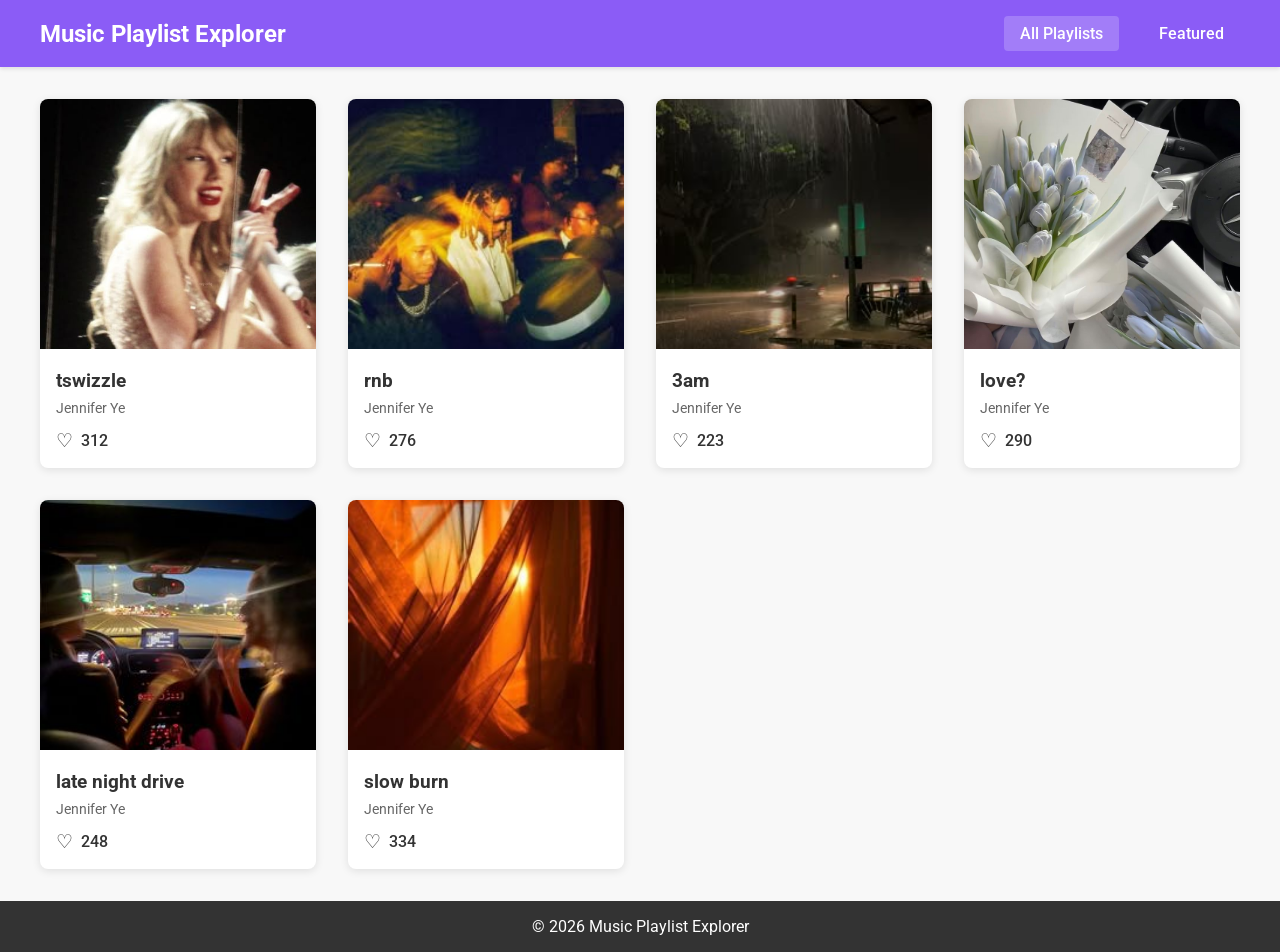
==== music-playlist-creator/index.html @ c6771a37 "completed milestone 4" ====
<!DOCTYPE html>
<html lang="en">
<head>
    <meta charset="UTF-8">
    <meta name="viewport" content="width=device-width, initial-scale=1.0">
    
    <title>Music Playlist Explorer</title>
    <link rel="icon" type="image/x-icon" href="/images/favicon.ico">
    
    <link rel="stylesheet" href="style.css">
</head>
<body>
    <header>
        <nav class="navbar">
            <h1>Music Playlist Explorer</h1>
            <div class="nav-links">
                <a href="index.html" class="nav-link active">All Playlists</a>
                <a href="featured.html" class="nav-link">Featured</a>
            </div>
        </nav>
    </header>

    <main>
        <div class="playlist-cards">
            <!-- Playlist cards will be dynamically generated here -->
        </div>
    </main>

    <footer>
        <p>&copy; 2026 Music Playlist Explorer</p>
    </footer>

    <!-- Modal structure -->
    <div class="modal-overlay" id="modalOverlay">
        <div class="modal-content">
            <button class="modal-close" id="modalClose">&times;</button>
            <div class="modal-header">
                <img src="" alt="Playlist cover" class="modal-cover" id="modalCover">
                <div class="modal-info">
                    <h2 class="modal-playlist-name" id="modalPlaylistName"></h2>
                    <p class="modal-playlist-author" id="modalPlaylistAuthor"></p>
                    <div class="modal-actions">
                        <button class="shuffle-btn" id="shuffleBtn">Shuffle</button>
                        <button class="description-btn" id="descriptionBtn">Get Description</button>
                    </div>
                </div>
            </div>
            <div class="modal-songs" id="modalSongs">
                <!-- Songs will be populated here -->
            </div>
        </div>
    </div>
    <script src="script.js"></script>
</body>
</html>
---- music-playlist-creator/style.css ----
@import url('https://fonts.googleapis.com/css2?family=Roboto:wght@300;400;500;700&display=swap');

body {
    font-family: 'Roboto', sans-serif;
    margin: 0;
    padding: 0;
    background-color: #f8f8f8;
    display: flex;
    flex-direction: column;
    min-height: 100vh;
}

/* Header */
header {
    background-color: #8b5cf6;
    color: white;
    padding: 1rem 2rem;
    box-shadow: 0 2px 4px rgba(0,0,0,0.1);
}

.navbar {
    display: flex;
    justify-content: space-between;
    align-items: center;
    max-width: 1200px;
    margin: 0 auto;
}

.navbar h1 {
    margin: 0;
    font-size: 1.5rem;
}

.nav-links {
    display: flex;
    gap: 1.5rem;
}

.nav-link {
    color: white;
    text-decoration: none;
    font-weight: 500;
    padding: 0.5rem 1rem;
    border-radius: 4px;
    transition: background-color 0.2s;
}

.nav-link:hover {
    background-color: rgba(255, 255, 255, 0.1);
}

.nav-link.active {
    background-color: rgba(255, 255, 255, 0.2);
}

/* Main Content */
main {
    flex: 1;
    max-width: 1200px;
    margin: 2rem auto;
    padding: 0 2rem;
    width: 100%;
}

/* Playlist Cards Grid */
.playlist-cards {
    display: grid;
    grid-template-columns: repeat(auto-fill, minmax(250px, 1fr));
    gap: 2rem;
}

/* Playlist Card */
.playlist-card {
    background-color: white;
    border-radius: 8px;
    overflow: hidden;
    box-shadow: 0 2px 8px rgba(0,0,0,0.1);
    cursor: pointer;
    transition: transform 0.2s, box-shadow 0.2s;
}

.playlist-card:hover {
    transform: translateY(-4px);
    box-shadow: 0 4px 12px rgba(0,0,0,0.15);
}

.playlist-cover {
    width: 100%;
    height: 250px;
    object-fit: cover;
}

.playlist-info {
    padding: 1rem;
}

.playlist-name {
    margin: 0 0 0.5rem 0;
    font-size: 1.2rem;
    color: #333;
}

.playlist-author {
    margin: 0 0 0.75rem 0;
    color: #666;
    font-size: 0.9rem;
}

.playlist-likes {
    display: flex;
    align-items: center;
    gap: 0.5rem;
    color: #333;
}

.heart-icon {
    font-size: 1.2rem;
    cursor: pointer;
    transition: color 0.2s;
}

.heart-icon:hover {
    color: #e74c3c;
}

.like-count {
    font-weight: 500;
}

/* Footer */
footer {
    background-color: #333;
    color: white;
    text-align: center;
    padding: 1rem;
    margin-top: auto;
}

footer p {
    margin: 0;
}

/* Modal Overlay */
.modal-overlay {
    display: none;
    position: fixed;
    top: 0;
    left: 0;
    width: 100%;
    height: 100%;
    background-color: rgba(0, 0, 0, 0.7);
    z-index: 1000;
    justify-content: center;
    align-items: center;
}

.modal-overlay.active {
    display: flex;
}

/* Modal Content */
.modal-content {
    background-color: white;
    border-radius: 12px;
    padding: 2rem;
    max-width: 800px;
    max-height: 90vh;
    overflow-y: auto;
    position: relative;
    box-shadow: 0 8px 32px rgba(0,0,0,0.3);
}

.modal-close {
    position: absolute;
    top: 1rem;
    right: 1rem;
    background: none;
    border: none;
    font-size: 2rem;
    cursor: pointer;
    color: #666;
    line-height: 1;
    padding: 0;
    width: 32px;
    height: 32px;
}

.modal-close:hover {
    color: #333;
}

.modal-header {
    display: flex;
    gap: 1.5rem;
    margin-bottom: 2rem;
}

.modal-cover {
    width: 150px;
    height: 150px;
    border-radius: 8px;
    object-fit: cover;
}

.modal-info {
    flex: 1;
}

.modal-playlist-name {
    margin: 0 0 0.5rem 0;
    font-size: 1.8rem;
    color: #333;
}

.modal-playlist-author {
    margin: 0 0 1rem 0;
    color: #666;
    font-size: 1rem;
}

.modal-actions {
    display: flex;
    gap: 1rem;
}

.shuffle-btn,
.description-btn {
    padding: 0.75rem 1.5rem;
    border: none;
    border-radius: 6px;
    font-size: 1rem;
    cursor: pointer;
    transition: background-color 0.2s;
}

.shuffle-btn {
    background-color: #8b5cf6;
    color: white;
}

.shuffle-btn:hover {
    background-color: #7c3aed;
}

.description-btn {
    background-color: #3498db;
    color: white;
}

.description-btn:hover {
    background-color: #2980b9;
}

.modal-songs {
    margin-top: 1.5rem;
}

.song-item {
    display: flex;
    justify-content: space-between;
    align-items: center;
    padding: 1rem;
    border-bottom: 1px solid #eee;
    transition: background-color 0.2s;
}

.song-item:hover {
    background-color: #f8f8f8;
}

.song-item:last-child {
    border-bottom: none;
}

.song-info {
    flex: 1;
}

.song-title {
    font-weight: 500;
    font-size: 1rem;
    color: #333;
    margin-bottom: 0.25rem;
}

.song-details {
    font-size: 0.875rem;
    color: #666;
}

.song-duration {
    font-size: 0.875rem;
    color: #666;
    margin-left: 1rem;
}
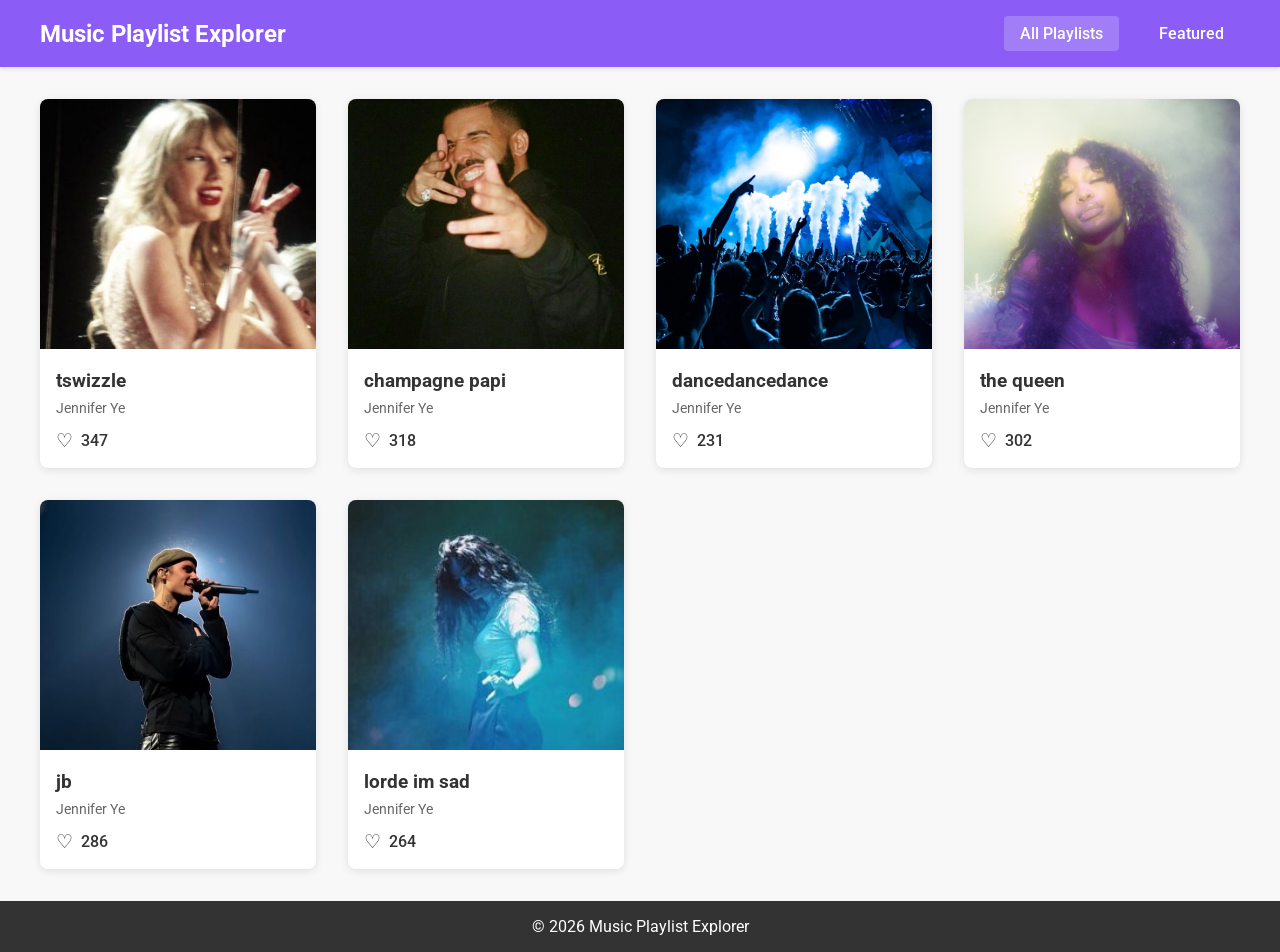
==== commit ceb02546: "completed milestone 7" ====
--- a/music-playlist-creator/index.html
+++ b/music-playlist-creator/index.html
@@ -50,6 +50,7 @@
             </div>
         </div>
     </div>
+    <script src="shared.js"></script>
     <script src="script.js"></script>
 </body>
 </html>
--- a/music-playlist-creator/style.css
+++ b/music-playlist-creator/style.css
@@ -120,6 +120,10 @@
 }
 
 .heart-icon:hover {
+    color: #e74c3c;
+}
+
+.heart-icon.liked {
     color: #e74c3c;
 }
 
@@ -293,3 +297,83 @@
     color: #666;
     margin-left: 1rem;
 }
+
+/* Featured Page */
+.featured-container {
+    display: grid;
+    grid-template-columns: 40% 60%;
+    gap: 3rem;
+    align-items: start;
+}
+
+.featured-left {
+    display: flex;
+    flex-direction: column;
+    align-items: center;
+    text-align: center;
+    position: sticky;
+    top: 2rem;
+}
+
+.featured-cover {
+    width: 100%;
+    max-width: 400px;
+    aspect-ratio: 1;
+    object-fit: cover;
+    border-radius: 12px;
+    box-shadow: 0 8px 24px rgba(0,0,0,0.15);
+    margin-bottom: 1.5rem;
+}
+
+.featured-playlist-name {
+    font-size: 2.5rem;
+    margin: 0 0 0.5rem 0;
+    color: #333;
+    font-weight: 700;
+}
+
+.featured-creator {
+    font-size: 1.2rem;
+    color: #666;
+    margin: 0;
+}
+
+.featured-right {
+    background-color: white;
+    border-radius: 12px;
+    padding: 2rem;
+    box-shadow: 0 2px 8px rgba(0,0,0,0.1);
+}
+
+.featured-songs-title {
+    margin: 0 0 1.5rem 0;
+    font-size: 1.5rem;
+    color: #333;
+    padding-bottom: 1rem;
+    border-bottom: 2px solid #8b5cf6;
+}
+
+.featured-songs {
+    display: flex;
+    flex-direction: column;
+}
+
+/* Responsive: Stack on mobile */
+@media (max-width: 768px) {
+    .featured-container {
+        grid-template-columns: 1fr;
+        gap: 2rem;
+    }
+
+    .featured-left {
+        position: static;
+    }
+
+    .featured-cover {
+        max-width: 300px;
+    }
+
+    .featured-playlist-name {
+        font-size: 2rem;
+    }
+}
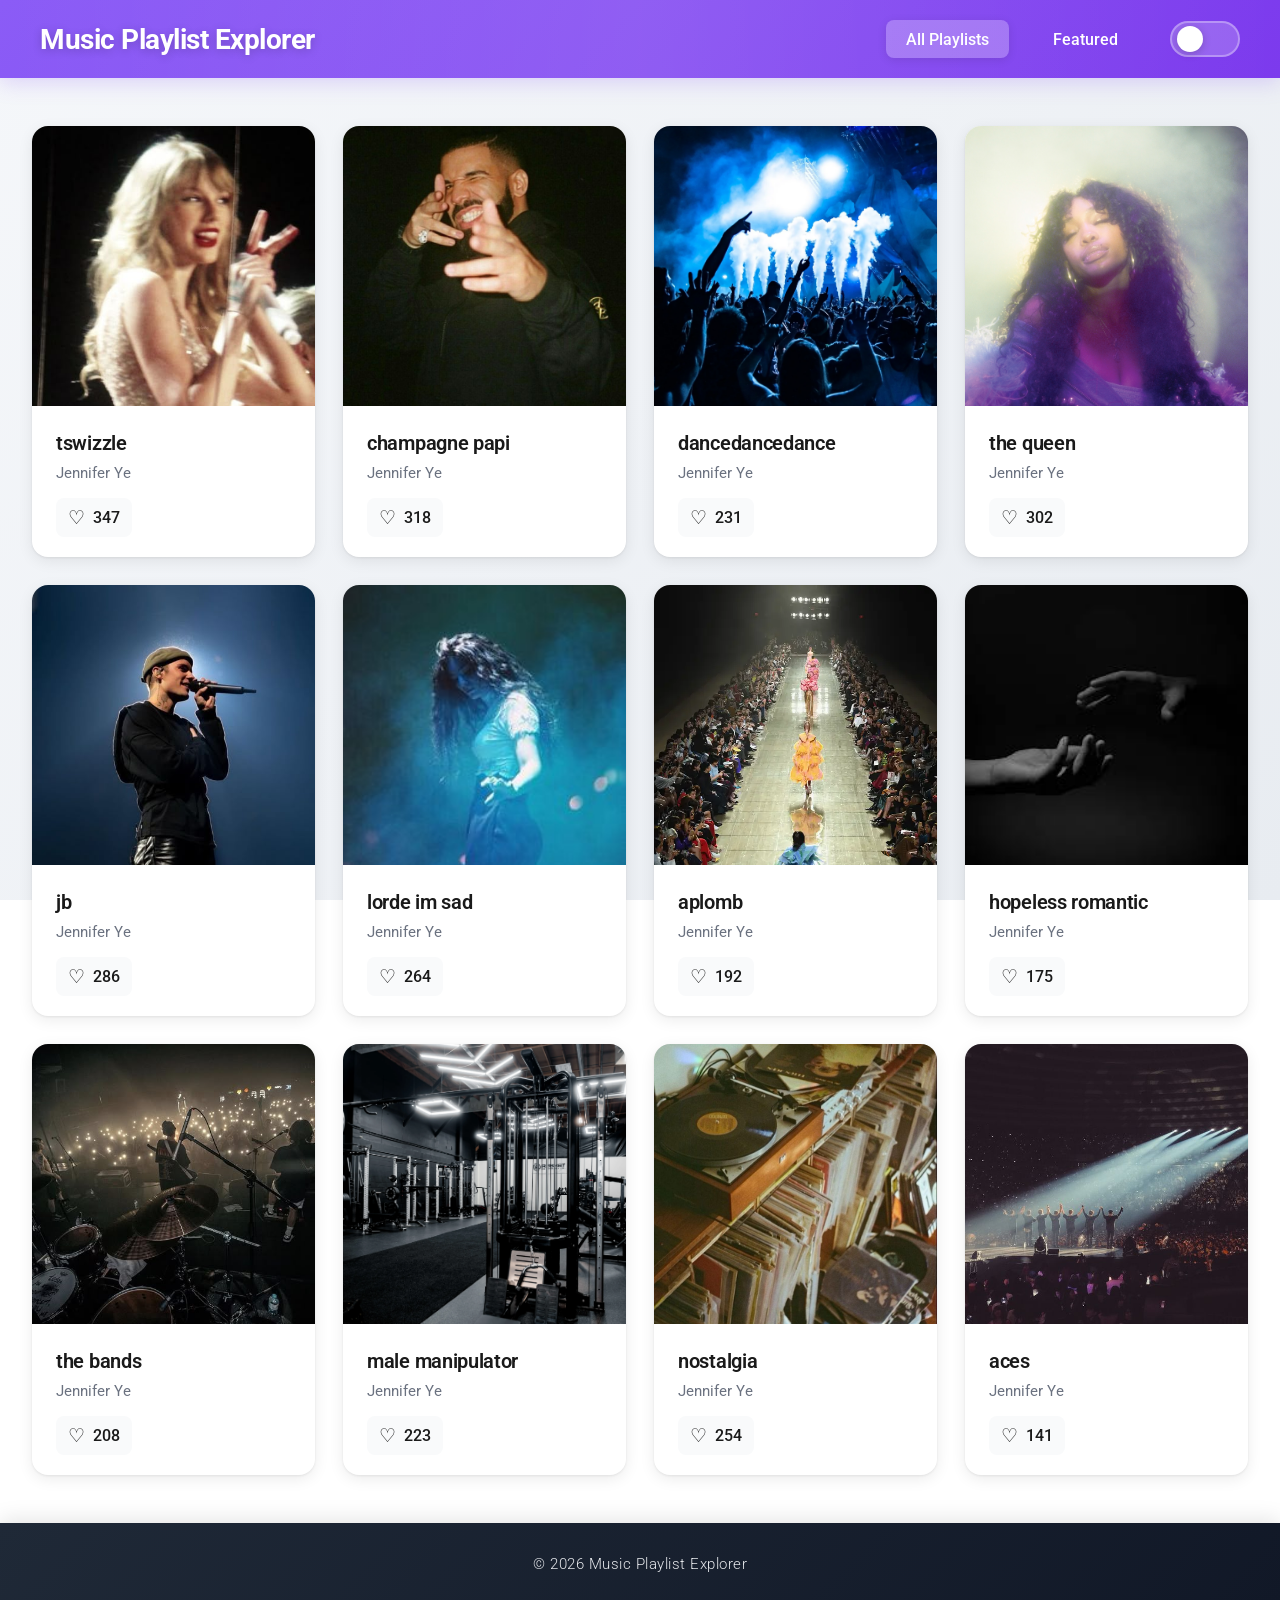
==== commit 57ed31c8: "added dark mode toggle" ====
--- a/music-playlist-creator/index.html
+++ b/music-playlist-creator/index.html
@@ -16,6 +16,26 @@
             <div class="nav-links">
                 <a href="index.html" class="nav-link active">All Playlists</a>
                 <a href="featured.html" class="nav-link">Featured</a>
+                <button class="theme-toggle" id="themeToggle" aria-label="Toggle dark mode">
+                    <span class="theme-icon sun">
+                        <svg width="20" height="20" viewBox="0 0 24 24" fill="none" stroke="currentColor" stroke-width="2" stroke-linecap="round" stroke-linejoin="round">
+                            <circle cx="12" cy="12" r="5"/>
+                            <line x1="12" y1="1" x2="12" y2="3"/>
+                            <line x1="12" y1="21" x2="12" y2="23"/>
+                            <line x1="4.22" y1="4.22" x2="5.64" y2="5.64"/>
+                            <line x1="18.36" y1="18.36" x2="19.78" y2="19.78"/>
+                            <line x1="1" y1="12" x2="3" y2="12"/>
+                            <line x1="21" y1="12" x2="23" y2="12"/>
+                            <line x1="4.22" y1="19.78" x2="5.64" y2="18.36"/>
+                            <line x1="18.36" y1="5.64" x2="19.78" y2="4.22"/>
+                        </svg>
+                    </span>
+                    <span class="theme-icon moon">
+                        <svg width="20" height="20" viewBox="0 0 24 24" fill="none" stroke="currentColor" stroke-width="2" stroke-linecap="round" stroke-linejoin="round">
+                            <path d="M21 12.79A9 9 0 1 1 11.21 3 7 7 0 0 0 21 12.79z"/>
+                        </svg>
+                    </span>
+                </button>
             </div>
         </nav>
     </header>
@@ -43,6 +63,9 @@
                         <button class="shuffle-btn" id="shuffleBtn">Shuffle</button>
                         <button class="description-btn" id="descriptionBtn">Get Description</button>
                     </div>
+                    <div class="modal-description" id="modalDescription">
+                        <!-- AI-generated description will appear here -->
+                    </div>
                 </div>
             </div>
             <div class="modal-songs" id="modalSongs">
@@ -50,6 +73,8 @@
             </div>
         </div>
     </div>
+    <script src="theme.js"></script>
+    <script src="secrets.js"></script>
     <script src="shared.js"></script>
     <script src="script.js"></script>
 </body>
--- a/music-playlist-creator/style.css
+++ b/music-playlist-creator/style.css
@@ -1,21 +1,81 @@
 @import url('https://fonts.googleapis.com/css2?family=Roboto:wght@300;400;500;700&display=swap');
+
+:root {
+    /* Light mode colors */
+    --bg-gradient-start: #f5f7fa;
+    --bg-gradient-end: #e8ecf1;
+    --card-bg: #ffffff;
+    --text-primary: #1a1a1a;
+    --text-secondary: #6b7280;
+    --text-tertiary: #9ca3af;
+    --border-color: rgba(0, 0, 0, 0.1);
+    --shadow-light: rgba(0, 0, 0, 0.08);
+    --shadow-medium: rgba(0, 0, 0, 0.1);
+    --likes-bg: #f9fafb;
+    --likes-hover-bg: #f3f4f6;
+    --modal-bg: rgba(255, 255, 255, 0.95);
+    --modal-border: rgba(255, 255, 255, 0.3);
+    --skeleton-bg: #f0f0f0;
+    --skeleton-shimmer: #e0e0e0;
+}
+
+body.dark-mode {
+    /* Dark mode colors */
+    --bg-gradient-start: #0f172a;
+    --bg-gradient-end: #1e293b;
+    --card-bg: #1e293b;
+    --text-primary: #f1f5f9;
+    --text-secondary: #cbd5e1;
+    --text-tertiary: #94a3b8;
+    --border-color: rgba(255, 255, 255, 0.1);
+    --shadow-light: rgba(0, 0, 0, 0.3);
+    --shadow-medium: rgba(0, 0, 0, 0.5);
+    --likes-bg: #334155;
+    --likes-hover-bg: #475569;
+    --modal-bg: rgba(30, 41, 59, 0.95);
+    --modal-border: rgba(255, 255, 255, 0.1);
+    --skeleton-bg: #334155;
+    --skeleton-shimmer: #475569;
+}
 
 body {
     font-family: 'Roboto', sans-serif;
     margin: 0;
     padding: 0;
-    background-color: #f8f8f8;
+    background: linear-gradient(135deg, var(--bg-gradient-start) 0%, var(--bg-gradient-end) 100%);
+    background-attachment: fixed;
     display: flex;
     flex-direction: column;
     min-height: 100vh;
+    opacity: 0;
+    animation: pageLoad 0.5s ease forwards;
+    transition: background 0.3s ease;
+}
+
+@keyframes pageLoad {
+    to {
+        opacity: 1;
+    }
 }
 
 /* Header */
 header {
-    background-color: #8b5cf6;
+    background: linear-gradient(135deg, #8b5cf6 0%, #7c3aed 100%);
     color: white;
-    padding: 1rem 2rem;
-    box-shadow: 0 2px 4px rgba(0,0,0,0.1);
+    padding: 1.25rem 2rem;
+    box-shadow: 0 4px 20px rgba(139, 92, 246, 0.25);
+    position: relative;
+}
+
+header::before {
+    content: '';
+    position: absolute;
+    top: 0;
+    left: 0;
+    right: 0;
+    bottom: 0;
+    background: linear-gradient(90deg, transparent, rgba(255, 255, 255, 0.1), transparent);
+    pointer-events: none;
 }
 
 .navbar {
@@ -28,103 +88,407 @@
 
 .navbar h1 {
     margin: 0;
-    font-size: 1.5rem;
+    font-size: 1.75rem;
+    font-weight: 700;
+    letter-spacing: -0.5px;
+    text-shadow: 0 2px 10px rgba(0, 0, 0, 0.2);
 }
 
 .nav-links {
     display: flex;
     gap: 1.5rem;
+    align-items: center;
 }
 
 .nav-link {
     color: white;
     text-decoration: none;
     font-weight: 500;
-    padding: 0.5rem 1rem;
-    border-radius: 4px;
-    transition: background-color 0.2s;
+    padding: 0.6rem 1.25rem;
+    border-radius: 8px;
+    transition: all 0.3s ease;
+    position: relative;
+}
+
+.nav-link::after {
+    content: '';
+    position: absolute;
+    bottom: 0;
+    left: 50%;
+    transform: translateX(-50%);
+    width: 0;
+    height: 2px;
+    background: white;
+    transition: width 0.3s ease;
 }
 
 .nav-link:hover {
-    background-color: rgba(255, 255, 255, 0.1);
+    background-color: rgba(255, 255, 255, 0.15);
+    transform: translateY(-2px);
+}
+
+.nav-link:hover::after {
+    width: 60%;
 }
 
 .nav-link.active {
-    background-color: rgba(255, 255, 255, 0.2);
+    background-color: rgba(255, 255, 255, 0.25);
+    box-shadow: 0 2px 10px rgba(0, 0, 0, 0.1);
+}
+
+/* Theme Toggle Button */
+.theme-toggle {
+    background: rgba(255, 255, 255, 0.2);
+    border: 2px solid rgba(255, 255, 255, 0.3);
+    border-radius: 50px;
+    padding: 0.5rem;
+    cursor: pointer;
+    display: flex;
+    align-items: center;
+    gap: 0.25rem;
+    transition: all 0.3s ease;
+    position: relative;
+    width: 70px;
+    height: 36px;
+    margin-left: 0.5rem;
+}
+
+.theme-toggle:hover {
+    background: rgba(255, 255, 255, 0.3);
+    transform: scale(1.05);
+}
+
+.theme-icon {
+    transition: all 0.3s ease;
+    position: absolute;
+    display: flex;
+    align-items: center;
+    justify-content: center;
+}
+
+.theme-icon svg {
+    width: 18px;
+    height: 18px;
+    stroke: white;
+}
+
+.theme-icon.sun {
+    left: 8px;
+    opacity: 1;
+}
+
+.theme-icon.moon {
+    right: 8px;
+    opacity: 0;
+}
+
+.theme-toggle::before {
+    content: '';
+    position: absolute;
+    width: 26px;
+    height: 26px;
+    background: white;
+    border-radius: 50%;
+    left: 5px;
+    transition: transform 0.3s cubic-bezier(0.68, -0.55, 0.265, 1.55);
+    box-shadow: 0 2px 8px rgba(0, 0, 0, 0.2);
+}
+
+/* Dark mode active state */
+body.dark-mode .theme-toggle::before {
+    transform: translateX(34px);
+}
+
+body.dark-mode .theme-icon.sun {
+    opacity: 0;
+}
+
+body.dark-mode .theme-icon.moon {
+    opacity: 1;
 }
 
 /* Main Content */
 main {
     flex: 1;
-    max-width: 1200px;
-    margin: 2rem auto;
+    max-width: 1400px;
+    margin: 3rem auto;
     padding: 0 2rem;
     width: 100%;
+    box-sizing: border-box;
+}
+
+@media (max-width: 1200px) {
+    main {
+        padding: 0 1.5rem;
+    }
+}
+
+@media (max-width: 768px) {
+    main {
+        padding: 0 1rem;
+        margin: 2rem auto;
+    }
 }
 
 /* Playlist Cards Grid */
 .playlist-cards {
     display: grid;
-    grid-template-columns: repeat(auto-fill, minmax(250px, 1fr));
+    grid-template-columns: repeat(auto-fit, minmax(min(280px, 100%), 1fr));
     gap: 2rem;
+    width: 100%;
+}
+
+@media (max-width: 1400px) {
+    .playlist-cards {
+        grid-template-columns: repeat(auto-fit, minmax(min(260px, 100%), 1fr));
+        gap: 1.75rem;
+    }
+}
+
+@media (max-width: 1024px) {
+    .playlist-cards {
+        grid-template-columns: repeat(auto-fit, minmax(min(240px, 100%), 1fr));
+        gap: 1.5rem;
+    }
+}
+
+@media (max-width: 768px) {
+    .playlist-cards {
+        grid-template-columns: repeat(auto-fit, minmax(min(200px, 100%), 1fr));
+        gap: 1.25rem;
+    }
+}
+
+@media (max-width: 480px) {
+    .playlist-cards {
+        grid-template-columns: 1fr;
+        gap: 1.5rem;
+    }
+}
+
+/* Skeleton Loader */
+.skeleton-card {
+    background-color: var(--card-bg);
+    border-radius: 8px;
+    overflow: hidden;
+    box-shadow: 0 2px 8px var(--shadow-light);
+    pointer-events: none;
+}
+
+.skeleton-cover {
+    width: 100%;
+    height: 250px;
+    background: linear-gradient(90deg, var(--skeleton-bg) 25%, var(--skeleton-shimmer) 50%, var(--skeleton-bg) 75%);
+    background-size: 200% 100%;
+    animation: skeleton-loading 1.5s infinite;
+}
+
+.skeleton-info {
+    padding: 1rem;
+}
+
+.skeleton-title {
+    height: 1.2rem;
+    background: linear-gradient(90deg, var(--skeleton-bg) 25%, var(--skeleton-shimmer) 50%, var(--skeleton-bg) 75%);
+    background-size: 200% 100%;
+    animation: skeleton-loading 1.5s infinite;
+    border-radius: 4px;
+    margin-bottom: 0.75rem;
+}
+
+.skeleton-author {
+    height: 0.9rem;
+    width: 60%;
+    background: linear-gradient(90deg, var(--skeleton-bg) 25%, var(--skeleton-shimmer) 50%, var(--skeleton-bg) 75%);
+    background-size: 200% 100%;
+    animation: skeleton-loading 1.5s infinite;
+    border-radius: 4px;
+    margin-bottom: 0.75rem;
+}
+
+.skeleton-likes {
+    height: 1rem;
+    width: 40%;
+    background: linear-gradient(90deg, var(--skeleton-bg) 25%, var(--skeleton-shimmer) 50%, var(--skeleton-bg) 75%);
+    background-size: 200% 100%;
+    animation: skeleton-loading 1.5s infinite;
+    border-radius: 4px;
+}
+
+@keyframes skeleton-loading {
+    0% {
+        background-position: 200% 0;
+    }
+    100% {
+        background-position: -200% 0;
+    }
 }
 
 /* Playlist Card */
 .playlist-card {
-    background-color: white;
-    border-radius: 8px;
+    background: var(--card-bg);
+    border-radius: 16px;
     overflow: hidden;
-    box-shadow: 0 2px 8px rgba(0,0,0,0.1);
+    box-shadow:
+        0 4px 15px var(--shadow-light),
+        0 1px 3px var(--shadow-light);
     cursor: pointer;
-    transition: transform 0.2s, box-shadow 0.2s;
+    transition: all 0.4s cubic-bezier(0.175, 0.885, 0.32, 1.275);
+    opacity: 0;
+    animation: fadeInUp 0.5s ease forwards;
+    position: relative;
+    width: 100%;
+    max-width: 100%;
+}
+
+.playlist-card::before {
+    content: '';
+    position: absolute;
+    top: 0;
+    left: 0;
+    right: 0;
+    bottom: 0;
+    border-radius: 16px;
+    padding: 2px;
+    background: linear-gradient(135deg, transparent, rgba(139, 92, 246, 0.2));
+    -webkit-mask: linear-gradient(#fff 0 0) content-box, linear-gradient(#fff 0 0);
+    -webkit-mask-composite: xor;
+    mask-composite: exclude;
+    opacity: 0;
+    transition: opacity 0.3s ease;
+}
+
+.playlist-card:hover::before {
+    opacity: 1;
+}
+
+/* Staggered animation for cards */
+.playlist-card:nth-child(1) { animation-delay: 0.1s; }
+.playlist-card:nth-child(2) { animation-delay: 0.2s; }
+.playlist-card:nth-child(3) { animation-delay: 0.3s; }
+.playlist-card:nth-child(4) { animation-delay: 0.4s; }
+.playlist-card:nth-child(5) { animation-delay: 0.5s; }
+.playlist-card:nth-child(6) { animation-delay: 0.6s; }
+.playlist-card:nth-child(7) { animation-delay: 0.7s; }
+.playlist-card:nth-child(8) { animation-delay: 0.8s; }
+.playlist-card:nth-child(9) { animation-delay: 0.9s; }
+.playlist-card:nth-child(n+10) { animation-delay: 1s; }
+
+@keyframes fadeInUp {
+    from {
+        opacity: 0;
+        transform: translateY(30px);
+    }
+    to {
+        opacity: 1;
+        transform: translateY(0);
+    }
 }
 
 .playlist-card:hover {
-    transform: translateY(-4px);
-    box-shadow: 0 4px 12px rgba(0,0,0,0.15);
+    transform: translateY(-12px) scale(1.03);
+    box-shadow:
+        0 20px 40px rgba(139, 92, 246, 0.25),
+        0 8px 16px rgba(0, 0, 0, 0.1);
 }
 
 .playlist-cover {
     width: 100%;
-    height: 250px;
+    height: 280px;
     object-fit: cover;
+    transition: transform 0.4s ease;
+    position: relative;
+}
+
+.playlist-card::after {
+    content: '';
+    position: absolute;
+    top: 0;
+    left: 0;
+    width: 100%;
+    height: 280px;
+    background: linear-gradient(to top, rgba(0, 0, 0, 0.4) 0%, transparent 50%);
+    opacity: 0;
+    transition: opacity 0.3s ease;
+    pointer-events: none;
+}
+
+.playlist-card:hover::after {
+    opacity: 1;
+}
+
+.playlist-card:hover .playlist-cover {
+    transform: scale(1.08);
 }
 
 .playlist-info {
-    padding: 1rem;
+    padding: 1.25rem 1.5rem;
+    position: relative;
+    z-index: 1;
 }
 
 .playlist-name {
     margin: 0 0 0.5rem 0;
-    font-size: 1.2rem;
-    color: #333;
+    font-size: 1.25rem;
+    font-weight: 600;
+    color: var(--text-primary);
+    letter-spacing: -0.3px;
+    line-height: 1.3;
 }
 
 .playlist-author {
-    margin: 0 0 0.75rem 0;
-    color: #666;
-    font-size: 0.9rem;
+    margin: 0 0 1rem 0;
+    color: var(--text-secondary);
+    font-size: 0.95rem;
+    font-weight: 400;
 }
 
 .playlist-likes {
     display: flex;
     align-items: center;
     gap: 0.5rem;
-    color: #333;
+    color: var(--text-primary);
+    padding: 0.5rem 0.75rem;
+    background: var(--likes-bg);
+    border-radius: 8px;
+    width: fit-content;
+    transition: background 0.2s ease;
+}
+
+.playlist-card:hover .playlist-likes {
+    background: var(--likes-hover-bg);
 }
 
 .heart-icon {
     font-size: 1.2rem;
     cursor: pointer;
-    transition: color 0.2s;
+    transition: all 0.3s cubic-bezier(0.68, -0.55, 0.265, 1.55);
+    display: inline-block;
 }
 
 .heart-icon:hover {
     color: #e74c3c;
+    transform: scale(1.2);
 }
 
 .heart-icon.liked {
     color: #e74c3c;
+    animation: heartBounce 0.5s ease;
+}
+
+@keyframes heartBounce {
+    0%, 100% {
+        transform: scale(1);
+    }
+    25% {
+        transform: scale(1.3);
+    }
+    50% {
+        transform: scale(0.9);
+    }
+    75% {
+        transform: scale(1.2);
+    }
 }
 
 .like-count {
@@ -133,15 +497,19 @@
 
 /* Footer */
 footer {
-    background-color: #333;
-    color: white;
+    background: linear-gradient(135deg, #1f2937 0%, #111827 100%);
+    color: #e5e7eb;
     text-align: center;
-    padding: 1rem;
+    padding: 2rem;
     margin-top: auto;
+    box-shadow: 0 -4px 20px rgba(0, 0, 0, 0.1);
 }
 
 footer p {
     margin: 0;
+    font-size: 0.95rem;
+    font-weight: 300;
+    letter-spacing: 0.5px;
 }
 
 /* Modal Overlay */
@@ -156,22 +524,67 @@
     z-index: 1000;
     justify-content: center;
     align-items: center;
+    backdrop-filter: blur(8px);
+    -webkit-backdrop-filter: blur(8px);
+    opacity: 0;
+    transition: opacity 0.3s ease;
 }
 
 .modal-overlay.active {
     display: flex;
-}
-
-/* Modal Content */
+    animation: fadeIn 0.3s ease forwards;
+}
+
+@keyframes fadeIn {
+    to {
+        opacity: 1;
+    }
+}
+
+/* Modal Content - Glassmorphism Effect */
 .modal-content {
-    background-color: white;
-    border-radius: 12px;
+    background: var(--modal-bg);
+    backdrop-filter: blur(20px);
+    -webkit-backdrop-filter: blur(20px);
+    border: 1px solid var(--modal-border);
+    border-radius: 16px;
     padding: 2rem;
     max-width: 800px;
     max-height: 90vh;
     overflow-y: auto;
     position: relative;
-    box-shadow: 0 8px 32px rgba(0,0,0,0.3);
+    box-shadow:
+        0 8px 32px rgba(0, 0, 0, 0.3),
+        0 0 0 1px var(--modal-border) inset;
+    transform: scale(0.9);
+    opacity: 0;
+    animation: modalSlideIn 0.4s ease forwards;
+}
+
+/* Custom scrollbar for modal */
+.modal-content::-webkit-scrollbar {
+    width: 8px;
+}
+
+.modal-content::-webkit-scrollbar-track {
+    background: rgba(0, 0, 0, 0.05);
+    border-radius: 10px;
+}
+
+.modal-content::-webkit-scrollbar-thumb {
+    background: #8b5cf6;
+    border-radius: 10px;
+}
+
+.modal-content::-webkit-scrollbar-thumb:hover {
+    background: #7c3aed;
+}
+
+@keyframes modalSlideIn {
+    to {
+        transform: scale(1);
+        opacity: 1;
+    }
 }
 
 .modal-close {
@@ -182,15 +595,16 @@
     border: none;
     font-size: 2rem;
     cursor: pointer;
-    color: #666;
+    color: var(--text-secondary);
     line-height: 1;
     padding: 0;
     width: 32px;
     height: 32px;
+    transition: color 0.2s ease;
 }
 
 .modal-close:hover {
-    color: #333;
+    color: var(--text-primary);
 }
 
 .modal-header {
@@ -213,12 +627,12 @@
 .modal-playlist-name {
     margin: 0 0 0.5rem 0;
     font-size: 1.8rem;
-    color: #333;
+    color: var(--text-primary);
 }
 
 .modal-playlist-author {
     margin: 0 0 1rem 0;
-    color: #666;
+    color: var(--text-secondary);
     font-size: 1rem;
 }
 
@@ -231,10 +645,12 @@
 .description-btn {
     padding: 0.75rem 1.5rem;
     border: none;
-    border-radius: 6px;
+    border-radius: 8px;
     font-size: 1rem;
+    font-weight: 500;
     cursor: pointer;
-    transition: background-color 0.2s;
+    transition: all 0.3s ease;
+    box-shadow: 0 2px 8px rgba(0, 0, 0, 0.1);
 }
 
 .shuffle-btn {
@@ -244,15 +660,80 @@
 
 .shuffle-btn:hover {
     background-color: #7c3aed;
+    transform: translateY(-2px);
+    box-shadow: 0 4px 12px rgba(139, 92, 246, 0.3);
+}
+
+.shuffle-btn:active {
+    transform: translateY(0);
+    box-shadow: 0 2px 4px rgba(139, 92, 246, 0.2);
 }
 
 .description-btn {
     background-color: #3498db;
     color: white;
+    position: relative;
+    overflow: hidden;
 }
 
 .description-btn:hover {
     background-color: #2980b9;
+    transform: translateY(-2px);
+    box-shadow: 0 4px 12px rgba(52, 152, 219, 0.3);
+}
+
+.description-btn:active {
+    transform: translateY(0);
+    box-shadow: 0 2px 4px rgba(52, 152, 219, 0.2);
+}
+
+.description-btn:disabled {
+    opacity: 0.6;
+    cursor: not-allowed;
+    transform: none !important;
+}
+
+/* Pulsing animation for loading state */
+.description-btn.loading {
+    animation: pulse 1.5s ease-in-out infinite;
+}
+
+@keyframes pulse {
+    0%, 100% {
+        box-shadow: 0 4px 12px rgba(52, 152, 219, 0.3);
+    }
+    50% {
+        box-shadow: 0 4px 20px rgba(52, 152, 219, 0.6);
+    }
+}
+
+.modal-description {
+    margin-top: 1rem;
+    padding: 1rem;
+    background-color: var(--likes-bg);
+    border-radius: 8px;
+    border-left: 4px solid #8b5cf6;
+    font-style: italic;
+    color: var(--text-secondary);
+    line-height: 1.6;
+    display: none;
+}
+
+.modal-description.visible {
+    display: block;
+}
+
+.modal-description.loading {
+    display: block;
+    text-align: center;
+    color: #8b5cf6;
+}
+
+.modal-description.error {
+    display: block;
+    background-color: #fee;
+    border-left-color: #e74c3c;
+    color: #c33;
 }
 
 .modal-songs {
@@ -265,11 +746,35 @@
     align-items: center;
     padding: 1rem;
     border-bottom: 1px solid #eee;
-    transition: background-color 0.2s;
+    transition: all 0.2s ease;
+    opacity: 0;
+    animation: slideIn 0.4s ease forwards;
+}
+
+/* Staggered song animations */
+.song-item:nth-child(1) { animation-delay: 0.05s; }
+.song-item:nth-child(2) { animation-delay: 0.1s; }
+.song-item:nth-child(3) { animation-delay: 0.15s; }
+.song-item:nth-child(4) { animation-delay: 0.2s; }
+.song-item:nth-child(5) { animation-delay: 0.25s; }
+.song-item:nth-child(n+6) { animation-delay: 0.3s; }
+
+@keyframes slideIn {
+    from {
+        opacity: 0;
+        transform: translateX(-20px);
+    }
+    to {
+        opacity: 1;
+        transform: translateX(0);
+    }
 }
 
 .song-item:hover {
-    background-color: #f8f8f8;
+    background-color: var(--likes-bg);
+    transform: translateX(4px);
+    border-left: 3px solid #8b5cf6;
+    padding-left: calc(1rem - 3px);
 }
 
 .song-item:last-child {
@@ -283,18 +788,18 @@
 .song-title {
     font-weight: 500;
     font-size: 1rem;
-    color: #333;
+    color: var(--text-primary);
     margin-bottom: 0.25rem;
 }
 
 .song-details {
     font-size: 0.875rem;
-    color: #666;
+    color: var(--text-secondary);
 }
 
 .song-duration {
     font-size: 0.875rem;
-    color: #666;
+    color: var(--text-secondary);
     margin-left: 1rem;
 }
 
@@ -328,27 +833,27 @@
 .featured-playlist-name {
     font-size: 2.5rem;
     margin: 0 0 0.5rem 0;
-    color: #333;
+    color: var(--text-primary);
     font-weight: 700;
 }
 
 .featured-creator {
     font-size: 1.2rem;
-    color: #666;
+    color: var(--text-secondary);
     margin: 0;
 }
 
 .featured-right {
-    background-color: white;
+    background-color: var(--card-bg);
     border-radius: 12px;
     padding: 2rem;
-    box-shadow: 0 2px 8px rgba(0,0,0,0.1);
+    box-shadow: 0 2px 8px var(--shadow-light);
 }
 
 .featured-songs-title {
     margin: 0 0 1.5rem 0;
     font-size: 1.5rem;
-    color: #333;
+    color: var(--text-primary);
     padding-bottom: 1rem;
     border-bottom: 2px solid #8b5cf6;
 }
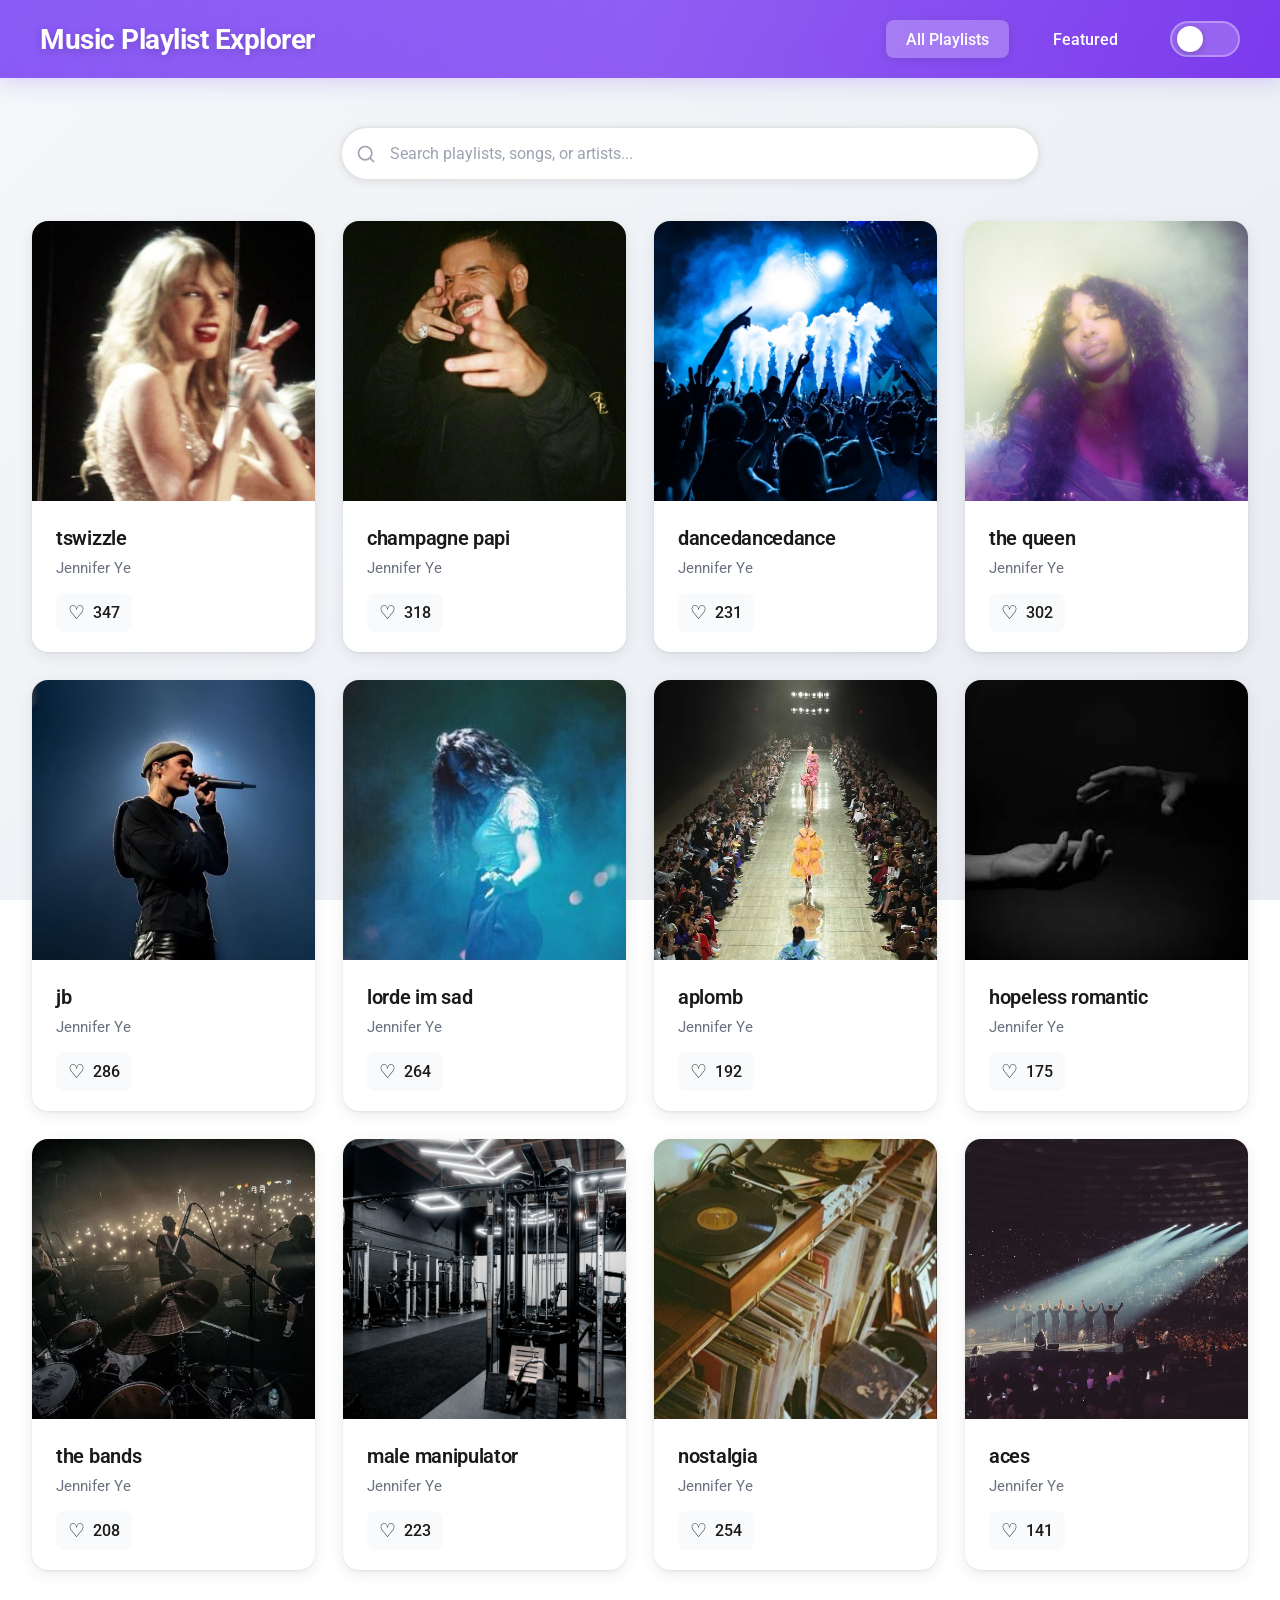
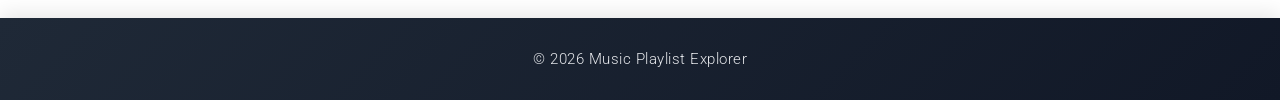
==== commit 2dee06ca: "added basic search feature" ====
--- a/music-playlist-creator/index.html
+++ b/music-playlist-creator/index.html
@@ -41,6 +41,27 @@
     </header>
 
     <main>
+        <div class="search-container">
+            <div class="search-wrapper">
+                <svg class="search-icon" width="20" height="20" viewBox="0 0 24 24" fill="none" stroke="currentColor" stroke-width="2" stroke-linecap="round" stroke-linejoin="round">
+                    <circle cx="11" cy="11" r="8"/>
+                    <path d="m21 21-4.35-4.35"/>
+                </svg>
+                <input
+                    type="text"
+                    class="search-input"
+                    id="searchInput"
+                    placeholder="Search playlists, songs, or artists..."
+                    autocomplete="off"
+                >
+                <button class="search-clear" id="searchClear" aria-label="Clear search">
+                    <svg width="16" height="16" viewBox="0 0 24 24" fill="none" stroke="currentColor" stroke-width="2" stroke-linecap="round" stroke-linejoin="round">
+                        <line x1="18" y1="6" x2="6" y2="18"/>
+                        <line x1="6" y1="6" x2="18" y2="18"/>
+                    </svg>
+                </button>
+            </div>
+        </div>
         <div class="playlist-cards">
             <!-- Playlist cards will be dynamically generated here -->
         </div>
--- a/music-playlist-creator/style.css
+++ b/music-playlist-creator/style.css
@@ -227,6 +227,124 @@
     main {
         padding: 0 1rem;
         margin: 2rem auto;
+    }
+}
+
+/* Search Container */
+.search-container {
+    margin-bottom: 2.5rem;
+}
+
+.search-wrapper {
+    position: relative;
+    max-width: 600px;
+    margin: 0 auto;
+}
+
+.search-input {
+    width: 100%;
+    padding: 1rem 3rem 1rem 3rem;
+    font-size: 1rem;
+    font-family: 'Roboto', sans-serif;
+    border: 2px solid var(--border-color);
+    border-radius: 50px;
+    background: var(--card-bg);
+    color: var(--text-primary);
+    transition: all 0.3s ease;
+    box-shadow: 0 2px 8px var(--shadow-light);
+}
+
+.search-input:focus {
+    outline: none;
+    border-color: #8b5cf6;
+    box-shadow: 0 4px 16px rgba(139, 92, 246, 0.2);
+    transform: translateY(-2px);
+}
+
+.search-input::placeholder {
+    color: var(--text-tertiary);
+}
+
+.search-icon {
+    position: absolute;
+    left: 1rem;
+    top: 50%;
+    transform: translateY(-50%);
+    stroke: var(--text-tertiary);
+    pointer-events: none;
+    transition: stroke 0.3s ease;
+}
+
+.search-input:focus ~ .search-icon {
+    stroke: #8b5cf6;
+}
+
+.search-clear {
+    position: absolute;
+    right: 1rem;
+    top: 50%;
+    transform: translateY(-50%);
+    background: none;
+    border: none;
+    cursor: pointer;
+    padding: 0.5rem;
+    display: none;
+    align-items: center;
+    justify-content: center;
+    border-radius: 50%;
+    transition: all 0.2s ease;
+}
+
+.search-clear svg {
+    stroke: var(--text-secondary);
+}
+
+.search-clear:hover {
+    background: var(--likes-bg);
+}
+
+.search-clear:hover svg {
+    stroke: var(--text-primary);
+}
+
+.search-clear.visible {
+    display: flex;
+}
+
+/* No results message */
+.no-results {
+    text-align: center;
+    padding: 3rem 2rem;
+    color: var(--text-secondary);
+}
+
+.no-results-icon {
+    width: 64px;
+    height: 64px;
+    margin: 0 auto 1rem;
+    opacity: 0.3;
+    stroke: var(--text-secondary);
+}
+
+.no-results-text {
+    font-size: 1.2rem;
+    margin-bottom: 0.5rem;
+    color: var(--text-primary);
+}
+
+.no-results-subtext {
+    font-size: 0.95rem;
+    color: var(--text-secondary);
+}
+
+@media (max-width: 768px) {
+    .search-container {
+        margin-bottom: 2rem;
+    }
+
+    .search-input {
+        font-size: 0.95rem;
+        padding: 0.875rem 2.75rem 0.875rem 2.75rem;
     }
 }
 
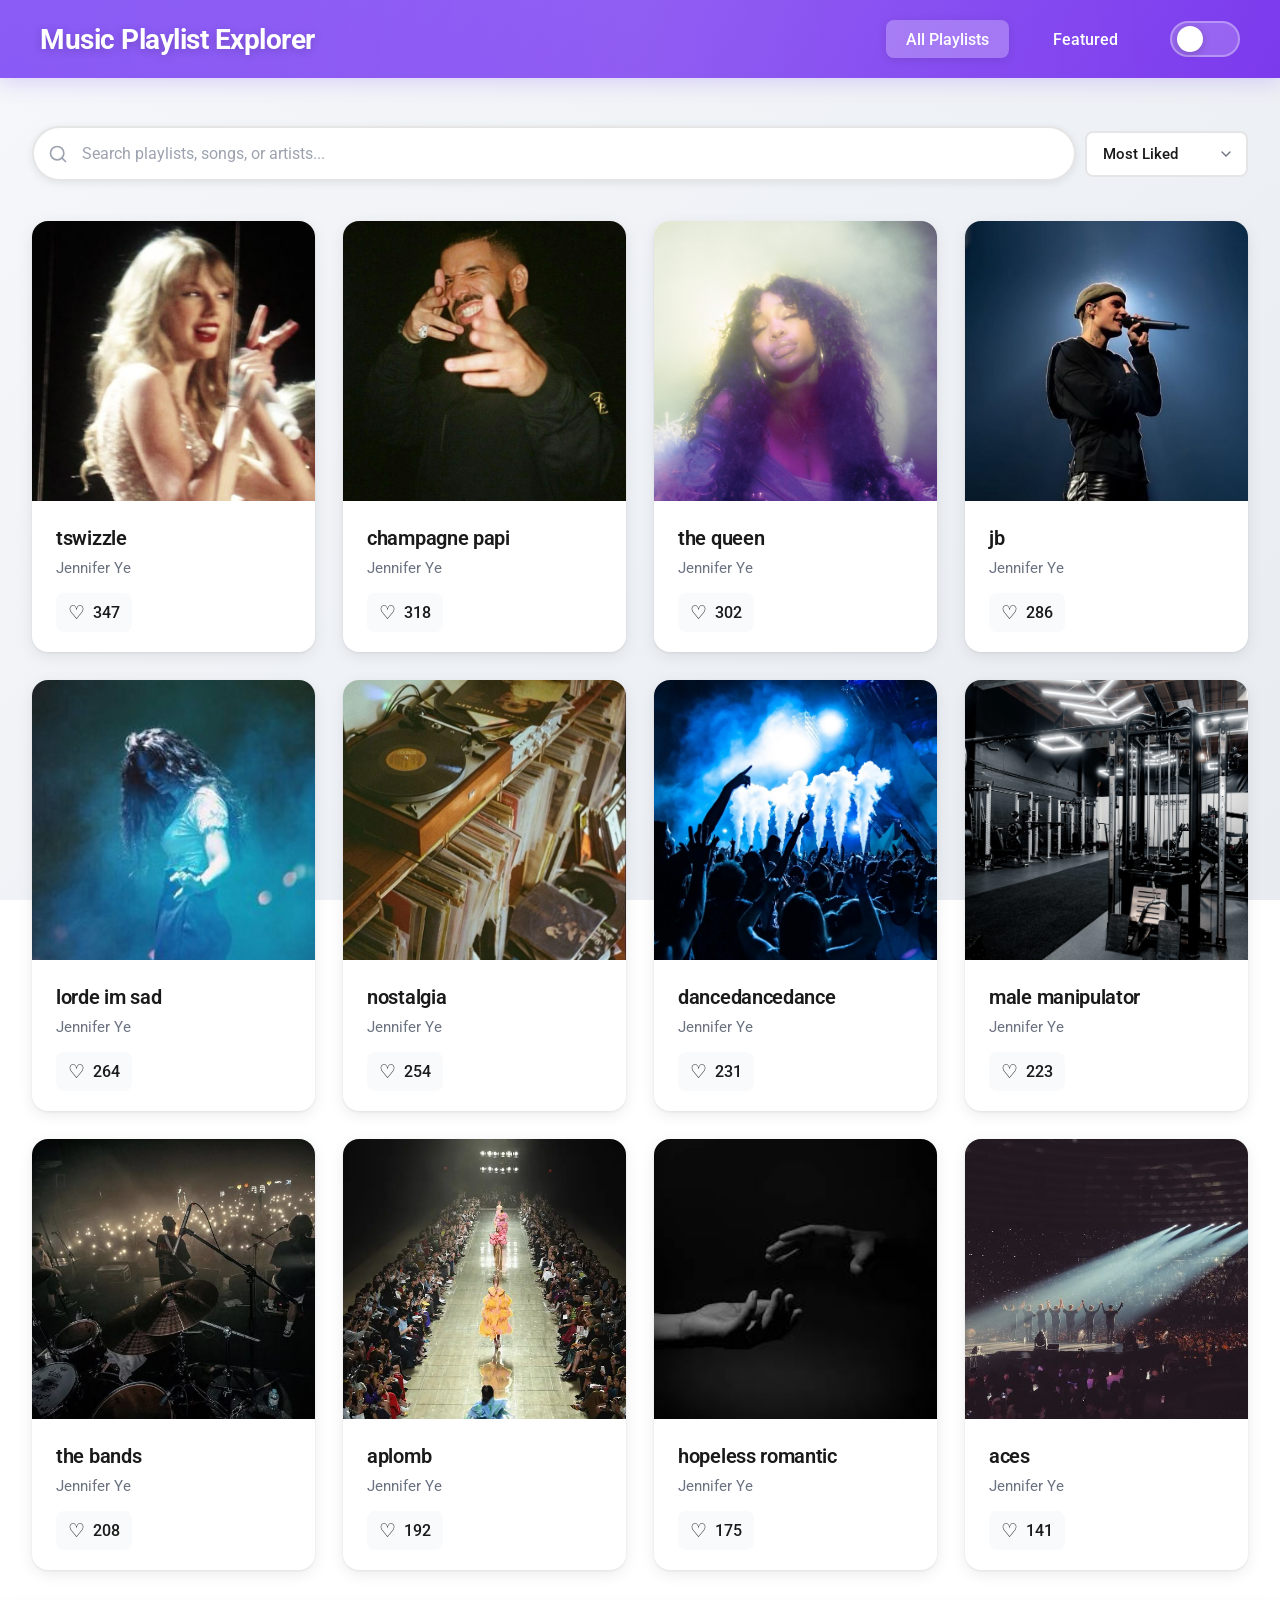
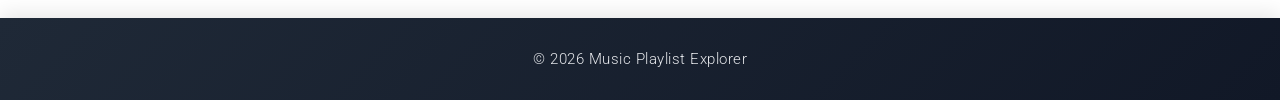
==== commit 2a4f747c: "added basic dropdown sort functionality" ====
--- a/music-playlist-creator/index.html
+++ b/music-playlist-creator/index.html
@@ -41,7 +41,7 @@
     </header>
 
     <main>
-        <div class="search-container">
+        <div class="controls-container">
             <div class="search-wrapper">
                 <svg class="search-icon" width="20" height="20" viewBox="0 0 24 24" fill="none" stroke="currentColor" stroke-width="2" stroke-linecap="round" stroke-linejoin="round">
                     <circle cx="11" cy="11" r="8"/>
@@ -61,7 +61,22 @@
                     </svg>
                 </button>
             </div>
+
+            <div class="sort-wrapper">
+                <label for="sortSelect" class="sort-label">
+                    <svg width="18" height="18" viewBox="0 0 24 24" fill="none" stroke="currentColor" stroke-width="2" stroke-linecap="round" stroke-linejoin="round">
+                        <path d="M3 6h18M7 12h10M11 18h6"/>
+                    </svg>
+                    Sort by
+                </label>
+                <select id="sortSelect" class="sort-select">
+                    <option value="likes">Most Liked</option>
+                    <option value="name">Name (A-Z)</option>
+                    <option value="recent">Recently Added</option>
+                </select>
+            </div>
         </div>
+
         <div class="playlist-cards">
             <!-- Playlist cards will be dynamically generated here -->
         </div>
--- a/music-playlist-creator/style.css
+++ b/music-playlist-creator/style.css
@@ -230,15 +230,96 @@
     }
 }
 
-/* Search Container */
-.search-container {
+/* Controls Container */
+.controls-container {
+    display: flex;
+    gap: 1.5rem;
+    align-items: center;
     margin-bottom: 2.5rem;
+    flex-wrap: wrap;
+    width: 100%;
 }
 
 .search-wrapper {
     position: relative;
-    max-width: 600px;
-    margin: 0 auto;
+    flex: 1;
+    min-width: 300px;
+}
+
+.sort-wrapper {
+    display: flex;
+    align-items: center;
+    gap: 0.75rem;
+    flex-shrink: 0;
+}
+
+.sort-label {
+    display: flex;
+    align-items: center;
+    gap: 0.5rem;
+    font-size: 0.95rem;
+    font-weight: 500;
+    color: var(--text-primary);
+    white-space: nowrap;
+}
+
+.sort-label svg {
+    stroke: var(--text-primary);
+}
+
+.sort-select {
+    padding: 0.75rem 2.5rem 0.75rem 1rem;
+    font-size: 0.95rem;
+    font-family: 'Roboto', sans-serif;
+    font-weight: 500;
+    border: 2px solid var(--border-color);
+    border-radius: 8px;
+    background: var(--card-bg);
+    color: var(--text-primary);
+    cursor: pointer;
+    transition: all 0.3s ease;
+    appearance: none;
+    background-image: url("data:image/svg+xml,%3Csvg xmlns='http://www.w3.org/2000/svg' width='16' height='16' viewBox='0 0 24 24' fill='none' stroke='%236b7280' stroke-width='2' stroke-linecap='round' stroke-linejoin='round'%3E%3Cpolyline points='6 9 12 15 18 9'%3E%3C/polyline%3E%3C/svg%3E");
+    background-repeat: no-repeat;
+    background-position: right 0.75rem center;
+    background-size: 16px;
+}
+
+.sort-select:hover {
+    border-color: #8b5cf6;
+    box-shadow: 0 2px 8px rgba(139, 92, 246, 0.15);
+}
+
+.sort-select:focus {
+    outline: none;
+    border-color: #8b5cf6;
+    box-shadow: 0 2px 12px rgba(139, 92, 246, 0.25);
+}
+
+body.dark-mode .sort-select {
+    background-image: url("data:image/svg+xml,%3Csvg xmlns='http://www.w3.org/2000/svg' width='16' height='16' viewBox='0 0 24 24' fill='none' stroke='%23cbd5e1' stroke-width='2' stroke-linecap='round' stroke-linejoin='round'%3E%3Cpolyline points='6 9 12 15 18 9'%3E%3C/polyline%3E%3C/svg%3E");
+}
+
+@media (max-width: 768px) {
+    .controls-container {
+        flex-direction: column;
+        gap: 1rem;
+        align-items: stretch;
+    }
+
+    .search-wrapper {
+        min-width: 100%;
+    }
+
+    .sort-wrapper {
+        justify-content: space-between;
+        width: 100%;
+    }
+
+    .sort-select {
+        flex: 1;
+        max-width: 250px;
+    }
 }
 
 .search-input {
@@ -338,10 +419,6 @@
 }
 
 @media (max-width: 768px) {
-    .search-container {
-        margin-bottom: 2rem;
-    }
-
     .search-input {
         font-size: 0.95rem;
         padding: 0.875rem 2.75rem 0.875rem 2.75rem;
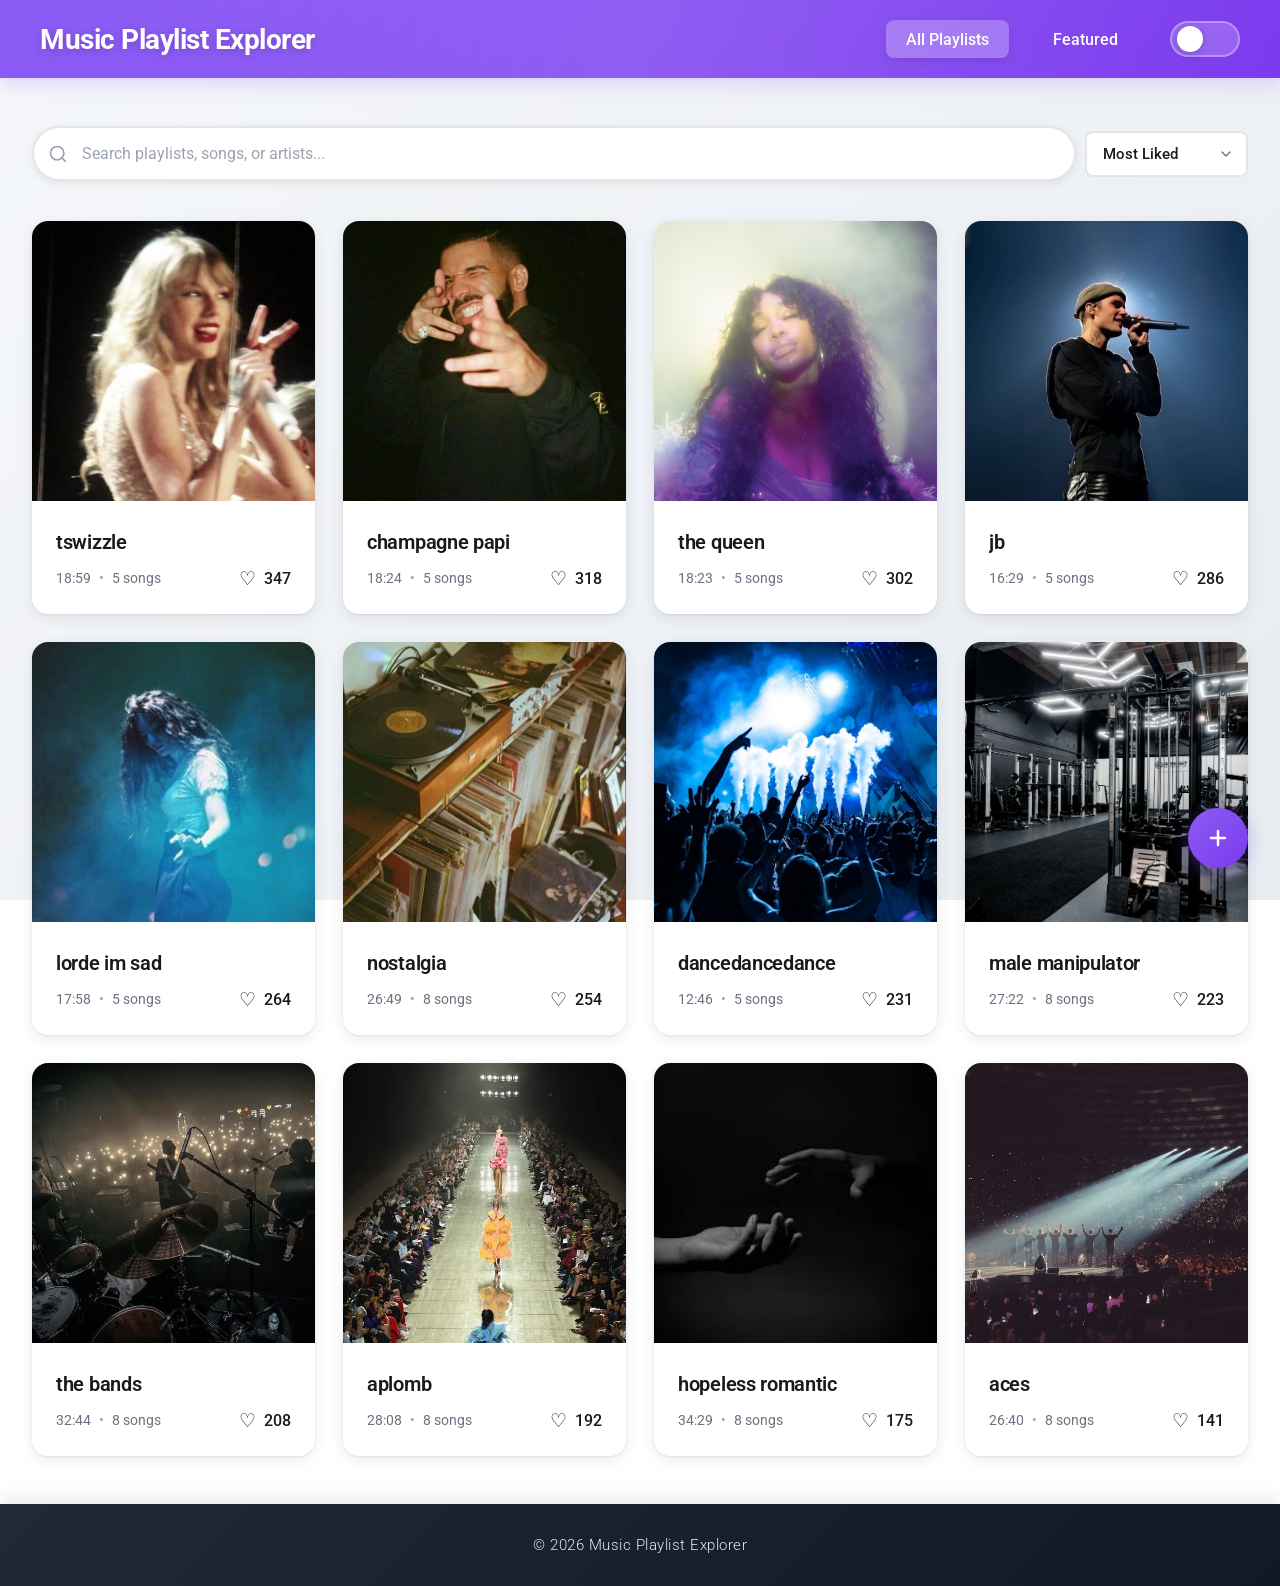
==== commit d10a1754: "added add/delete/update playlist functionality" ====
--- a/music-playlist-creator/index.html
+++ b/music-playlist-creator/index.html
@@ -86,7 +86,27 @@
         <p>&copy; 2026 Music Playlist Explorer</p>
     </footer>
 
-    <!-- Modal structure -->
+    <!-- Floating Add Button -->
+    <button class="fab" id="addPlaylistFab" aria-label="Add new playlist">
+        <svg width="24" height="24" viewBox="0 0 24 24" fill="none" stroke="currentColor" stroke-width="2.5" stroke-linecap="round" stroke-linejoin="round">
+            <line x1="12" y1="5" x2="12" y2="19"/>
+            <line x1="5" y1="12" x2="19" y2="12"/>
+        </svg>
+    </button>
+
+    <!-- Confirmation Modal -->
+    <div class="confirm-overlay" id="confirmOverlay">
+        <div class="confirm-dialog">
+            <h3 class="confirm-title" id="confirmTitle">Delete Playlist?</h3>
+            <p class="confirm-message" id="confirmMessage"></p>
+            <div class="confirm-actions">
+                <button class="confirm-btn cancel-btn" id="confirmCancel">Cancel</button>
+                <button class="confirm-btn delete-btn" id="confirmDelete">Delete</button>
+            </div>
+        </div>
+    </div>
+
+    <!-- Playlist Modal structure -->
     <div class="modal-overlay" id="modalOverlay">
         <div class="modal-content">
             <button class="modal-close" id="modalClose">&times;</button>
@@ -109,9 +129,75 @@
             </div>
         </div>
     </div>
+
+    <!-- Add/Edit Playlist Form Modal -->
+    <div class="form-overlay" id="formOverlay">
+        <div class="form-modal">
+            <button class="modal-close" id="formClose">&times;</button>
+            <h2 class="form-title" id="formTitle">Add New Playlist</h2>
+
+            <!-- Step Indicator -->
+            <div class="step-indicator">
+                <div class="step active" data-step="1">
+                    <span class="step-number">1</span>
+                    <span class="step-label">Details</span>
+                </div>
+                <div class="step" data-step="2">
+                    <span class="step-number">2</span>
+                    <span class="step-label">Songs</span>
+                </div>
+                <div class="step" data-step="3">
+                    <span class="step-number">3</span>
+                    <span class="step-label">Preview</span>
+                </div>
+            </div>
+
+            <!-- Step 1: Playlist Details -->
+            <div class="form-step active" id="step1">
+                <div class="form-group">
+                    <label for="playlistName">Playlist Name *</label>
+                    <input type="text" id="playlistName" class="form-input" required>
+                </div>
+                <div class="form-group">
+                    <label for="playlistCreator">Creator Name *</label>
+                    <input type="text" id="playlistCreator" class="form-input" required>
+                </div>
+                <div class="form-group">
+                    <label for="playlistCover">Cover Image URL *</label>
+                    <input type="url" id="playlistCover" class="form-input" placeholder="https://..." required>
+                </div>
+            </div>
+
+            <!-- Step 2: Add Songs -->
+            <div class="form-step" id="step2">
+                <div id="songsContainer"></div>
+                <button type="button" class="add-song-btn" id="addSongBtn">
+                    <svg width="20" height="20" viewBox="0 0 24 24" fill="none" stroke="currentColor" stroke-width="2" stroke-linecap="round" stroke-linejoin="round">
+                        <line x1="12" y1="5" x2="12" y2="19"/>
+                        <line x1="5" y1="12" x2="19" y2="12"/>
+                    </svg>
+                    Add Song
+                </button>
+            </div>
+
+            <!-- Step 3: Preview -->
+            <div class="form-step" id="step3">
+                <div class="preview-content" id="previewContent"></div>
+            </div>
+
+            <!-- Form Navigation -->
+            <div class="form-nav">
+                <button type="button" class="form-nav-btn secondary" id="prevBtn" style="display: none;">Previous</button>
+                <button type="button" class="form-nav-btn primary" id="nextBtn">Next</button>
+                <button type="button" class="form-nav-btn primary" id="submitBtn" style="display: none;">Save Playlist</button>
+            </div>
+        </div>
+    </div>
+
     <script src="theme.js"></script>
     <script src="secrets.js"></script>
     <script src="shared.js"></script>
     <script src="script.js"></script>
+    <script src="playlist-manager.js"></script>
 </body>
 </html>
--- a/music-playlist-creator/style.css
+++ b/music-playlist-creator/style.css
@@ -557,6 +557,69 @@
     opacity: 1;
 }
 
+/* Card Action Buttons */
+.card-delete-btn,
+.card-edit-btn {
+    position: absolute;
+    top: 0.75rem;
+    background: rgba(0, 0, 0, 0.7);
+    backdrop-filter: blur(10px);
+    border: none;
+    border-radius: 50%;
+    width: 36px;
+    height: 36px;
+    display: flex;
+    align-items: center;
+    justify-content: center;
+    cursor: pointer;
+    opacity: 0;
+    transition: all 0.3s ease;
+    z-index: 10;
+}
+
+.card-delete-btn {
+    right: 0.75rem;
+}
+
+.card-edit-btn {
+    right: 3.5rem;
+}
+
+.card-delete-btn svg {
+    stroke: white;
+}
+
+.card-edit-btn svg {
+    stroke: white;
+}
+
+.playlist-card:hover .card-delete-btn,
+.playlist-card:hover .card-edit-btn {
+    opacity: 1;
+}
+
+.card-delete-btn:hover {
+    background: #e74c3c;
+    transform: scale(1.1);
+}
+
+.card-edit-btn:hover {
+    background: #8b5cf6;
+    transform: scale(1.1);
+}
+
+/* Delete animation */
+.playlist-card.deleting {
+    animation: fadeOutScale 0.4s ease forwards;
+}
+
+@keyframes fadeOutScale {
+    to {
+        opacity: 0;
+        transform: scale(0.8);
+    }
+}
+
 /* Staggered animation for cards */
 .playlist-card:nth-child(1) { animation-delay: 0.1s; }
 .playlist-card:nth-child(2) { animation-delay: 0.2s; }
@@ -617,25 +680,50 @@
 }
 
 .playlist-info {
-    padding: 1.25rem 1.5rem;
+    padding: 1.5rem;
     position: relative;
     z-index: 1;
+    display: flex;
+    flex-direction: column;
+    gap: 0.75rem;
 }
 
 .playlist-name {
-    margin: 0 0 0.5rem 0;
+    margin: 0;
     font-size: 1.25rem;
     font-weight: 600;
     color: var(--text-primary);
     letter-spacing: -0.3px;
     line-height: 1.3;
-}
-
-.playlist-author {
-    margin: 0 0 1rem 0;
+    overflow: hidden;
+    text-overflow: ellipsis;
+    display: -webkit-box;
+    -webkit-line-clamp: 2;
+    -webkit-box-orient: vertical;
+}
+
+.playlist-meta {
+    display: flex;
+    align-items: center;
+    gap: 0.5rem;
     color: var(--text-secondary);
-    font-size: 0.95rem;
-    font-weight: 400;
+    font-size: 0.9rem;
+}
+
+.playlist-bottom {
+    display: flex;
+    align-items: center;
+    justify-content: space-between;
+    gap: 1rem;
+}
+
+.playlist-duration,
+.playlist-count {
+    color: var(--text-secondary);
+}
+
+.playlist-dot {
+    color: var(--text-tertiary);
 }
 
 .playlist-likes {
@@ -643,15 +731,13 @@
     align-items: center;
     gap: 0.5rem;
     color: var(--text-primary);
-    padding: 0.5rem 0.75rem;
-    background: var(--likes-bg);
-    border-radius: 8px;
-    width: fit-content;
-    transition: background 0.2s ease;
+    font-size: 1rem;
+    margin-left: auto;
+    flex-shrink: 0;
 }
 
 .playlist-card:hover .playlist-likes {
-    background: var(--likes-hover-bg);
+    color: #8b5cf6;
 }
 
 .heart-icon {
@@ -1077,3 +1163,423 @@
         font-size: 2rem;
     }
 }
+
+/* Floating Action Button */
+.fab {
+    position: fixed;
+    bottom: 2rem;
+    right: 2rem;
+    width: 60px;
+    height: 60px;
+    border-radius: 50%;
+    background: linear-gradient(135deg, #8b5cf6, #7c3aed);
+    border: none;
+    box-shadow: 0 4px 20px rgba(139, 92, 246, 0.4);
+    cursor: pointer;
+    display: flex;
+    align-items: center;
+    justify-content: center;
+    transition: all 0.3s ease;
+    z-index: 100;
+}
+
+.fab:hover {
+    transform: scale(1.1) rotate(90deg);
+    box-shadow: 0 6px 30px rgba(139, 92, 246, 0.6);
+}
+
+.fab svg {
+    stroke: white;
+}
+
+/* Confirmation Modal */
+.confirm-overlay {
+    display: none;
+    position: fixed;
+    top: 0;
+    left: 0;
+    width: 100%;
+    height: 100%;
+    background: rgba(0, 0, 0, 0.7);
+    backdrop-filter: blur(8px);
+    z-index: 2000;
+    justify-content: center;
+    align-items: center;
+}
+
+.confirm-overlay.active {
+    display: flex;
+}
+
+.confirm-dialog {
+    background: var(--card-bg);
+    border-radius: 16px;
+    padding: 2rem;
+    max-width: 400px;
+    width: 90%;
+    box-shadow: 0 8px 32px rgba(0, 0, 0, 0.3);
+    animation: modalSlideIn 0.3s ease;
+}
+
+.confirm-title {
+    margin: 0 0 1rem 0;
+    font-size: 1.5rem;
+    color: var(--text-primary);
+}
+
+.confirm-message {
+    margin: 0 0 1.5rem 0;
+    color: var(--text-secondary);
+    line-height: 1.6;
+}
+
+.confirm-actions {
+    display: flex;
+    gap: 1rem;
+    justify-content: flex-end;
+}
+
+.confirm-btn {
+    padding: 0.75rem 1.5rem;
+    border: none;
+    border-radius: 8px;
+    font-size: 1rem;
+    font-weight: 500;
+    cursor: pointer;
+    transition: all 0.3s ease;
+}
+
+.cancel-btn {
+    background: var(--likes-bg);
+    color: var(--text-primary);
+}
+
+.cancel-btn:hover {
+    background: var(--likes-hover-bg);
+}
+
+.delete-btn {
+    background: #e74c3c;
+    color: white;
+}
+
+.delete-btn:hover {
+    background: #c0392b;
+    transform: translateY(-2px);
+    box-shadow: 0 4px 12px rgba(231, 76, 60, 0.3);
+}
+
+/* Form Modal */
+.form-overlay {
+    display: none;
+    position: fixed;
+    top: 0;
+    left: 0;
+    width: 100%;
+    height: 100%;
+    background: rgba(0, 0, 0, 0.7);
+    backdrop-filter: blur(8px);
+    z-index: 2000;
+    justify-content: center;
+    align-items: flex-start;
+    overflow-y: auto;
+    padding: 2rem 0;
+}
+
+.form-overlay.active {
+    display: flex;
+}
+
+.form-modal {
+    background: var(--card-bg);
+    border-radius: 16px;
+    padding: 2rem;
+    max-width: 650px;
+    width: 95%;
+    max-height: 85vh;
+    overflow-y: auto;
+    overflow-x: hidden;
+    position: relative;
+    box-shadow: 0 8px 32px rgba(0, 0, 0, 0.3);
+    animation: modalSlideIn 0.4s ease;
+    margin: 2rem 0;
+}
+
+@media (max-width: 768px) {
+    .form-modal {
+        width: 100%;
+        max-width: 100%;
+        border-radius: 0;
+        height: 100vh;
+        max-height: 100vh;
+        margin: 0;
+    }
+}
+
+.form-title {
+    margin: 0 0 1.5rem 0;
+    font-size: 1.8rem;
+    color: var(--text-primary);
+}
+
+/* Step Indicator */
+.step-indicator {
+    display: flex;
+    justify-content: space-between;
+    margin-bottom: 2rem;
+    position: relative;
+}
+
+.step-indicator::before {
+    content: '';
+    position: absolute;
+    top: 20px;
+    left: 10%;
+    right: 10%;
+    height: 2px;
+    background: var(--border-color);
+    z-index: 0;
+}
+
+.step {
+    display: flex;
+    flex-direction: column;
+    align-items: center;
+    gap: 0.5rem;
+    position: relative;
+    z-index: 1;
+}
+
+.step-number {
+    width: 40px;
+    height: 40px;
+    border-radius: 50%;
+    background: var(--likes-bg);
+    color: var(--text-secondary);
+    display: flex;
+    align-items: center;
+    justify-content: center;
+    font-weight: 600;
+    transition: all 0.3s ease;
+}
+
+.step.active .step-number {
+    background: #8b5cf6;
+    color: white;
+}
+
+.step.completed .step-number {
+    background: #10b981;
+    color: white;
+}
+
+.step-label {
+    font-size: 0.875rem;
+    color: var(--text-secondary);
+    font-weight: 500;
+}
+
+.step.active .step-label {
+    color: var(--text-primary);
+}
+
+/* Form Steps */
+.form-step {
+    display: none;
+}
+
+.form-step.active {
+    display: block;
+    animation: fadeIn 0.3s ease;
+}
+
+.form-group {
+    margin-bottom: 1.5rem;
+}
+
+.form-group label {
+    display: block;
+    margin-bottom: 0.5rem;
+    font-weight: 500;
+    color: var(--text-primary);
+}
+
+.form-input,
+.form-textarea {
+    width: 100%;
+    padding: 0.75rem 1rem;
+    font-size: 1rem;
+    font-family: 'Roboto', sans-serif;
+    border: 2px solid var(--border-color);
+    border-radius: 8px;
+    background: var(--card-bg);
+    color: var(--text-primary);
+    transition: all 0.3s ease;
+    box-sizing: border-box;
+}
+
+.form-input:focus,
+.form-textarea:focus {
+    outline: none;
+    border-color: #8b5cf6;
+    box-shadow: 0 0 0 3px rgba(139, 92, 246, 0.1);
+}
+
+/* Songs Container */
+#songsContainer {
+    margin-bottom: 1rem;
+}
+
+.song-form-item {
+    background: var(--likes-bg);
+    padding: 1rem;
+    border-radius: 8px;
+    margin-bottom: 1rem;
+    position: relative;
+}
+
+.song-form-item h4 {
+    margin: 0 0 1rem 0;
+    color: var(--text-primary);
+    display: flex;
+    justify-content: space-between;
+    align-items: center;
+}
+
+.remove-song-btn {
+    background: none;
+    border: none;
+    color: #e74c3c;
+    cursor: pointer;
+    padding: 0.25rem;
+    transition: transform 0.2s;
+}
+
+.remove-song-btn:hover {
+    transform: scale(1.2);
+}
+
+.add-song-btn {
+    width: 100%;
+    padding: 0.75rem;
+    background: var(--likes-bg);
+    border: 2px dashed var(--border-color);
+    border-radius: 8px;
+    color: var(--text-primary);
+    font-weight: 500;
+    cursor: pointer;
+    display: flex;
+    align-items: center;
+    justify-content: center;
+    gap: 0.5rem;
+    transition: all 0.3s ease;
+}
+
+.add-song-btn:hover {
+    background: var(--likes-hover-bg);
+    border-color: #8b5cf6;
+    color: #8b5cf6;
+}
+
+/* Preview */
+.preview-content {
+    background: var(--likes-bg);
+    padding: 1.5rem;
+    border-radius: 12px;
+}
+
+.preview-content h3 {
+    margin: 0 0 1rem 0;
+    color: var(--text-primary);
+    font-weight: 600;
+}
+
+.preview-content p {
+    margin: 0.5rem 0;
+    color: var(--text-primary);
+}
+
+.preview-content p strong {
+    color: var(--text-primary);
+    font-weight: 600;
+}
+
+.preview-songs {
+    margin-top: 1rem;
+}
+
+.preview-song {
+    padding: 0.75rem;
+    background: var(--card-bg);
+    border-radius: 8px;
+    margin-bottom: 0.5rem;
+}
+
+.preview-song strong {
+    color: var(--text-primary);
+}
+
+.preview-song small {
+    color: var(--text-secondary);
+}
+
+/* Form Navigation */
+.form-nav {
+    display: flex;
+    gap: 1rem;
+    margin-top: 2rem;
+    justify-content: flex-end;
+}
+
+.form-nav-btn {
+    padding: 0.75rem 1.5rem;
+    border: none;
+    border-radius: 8px;
+    font-size: 1rem;
+    font-weight: 500;
+    cursor: pointer;
+    transition: all 0.3s ease;
+}
+
+.form-nav-btn.primary {
+    background: #8b5cf6;
+    color: white;
+}
+
+.form-nav-btn.primary:hover {
+    background: #7c3aed;
+    transform: translateY(-2px);
+    box-shadow: 0 4px 12px rgba(139, 92, 246, 0.3);
+}
+
+.form-nav-btn.secondary {
+    background: var(--likes-bg);
+    color: var(--text-primary);
+}
+
+.form-nav-btn.secondary:hover {
+    background: var(--likes-hover-bg);
+}
+
+/* Additional Preview Styling for Better Contrast */
+.preview-value {
+    color: var(--text-primary);
+}
+
+.preview-song-title {
+    color: var(--text-primary);
+    margin-bottom: 0.25rem;
+}
+
+.preview-artist {
+    color: var(--text-primary);
+}
+
+.preview-song-details {
+    color: var(--text-secondary);
+    margin-top: 0.25rem;
+}
+
+.preview-song-details small {
+    color: var(--text-secondary);
+}
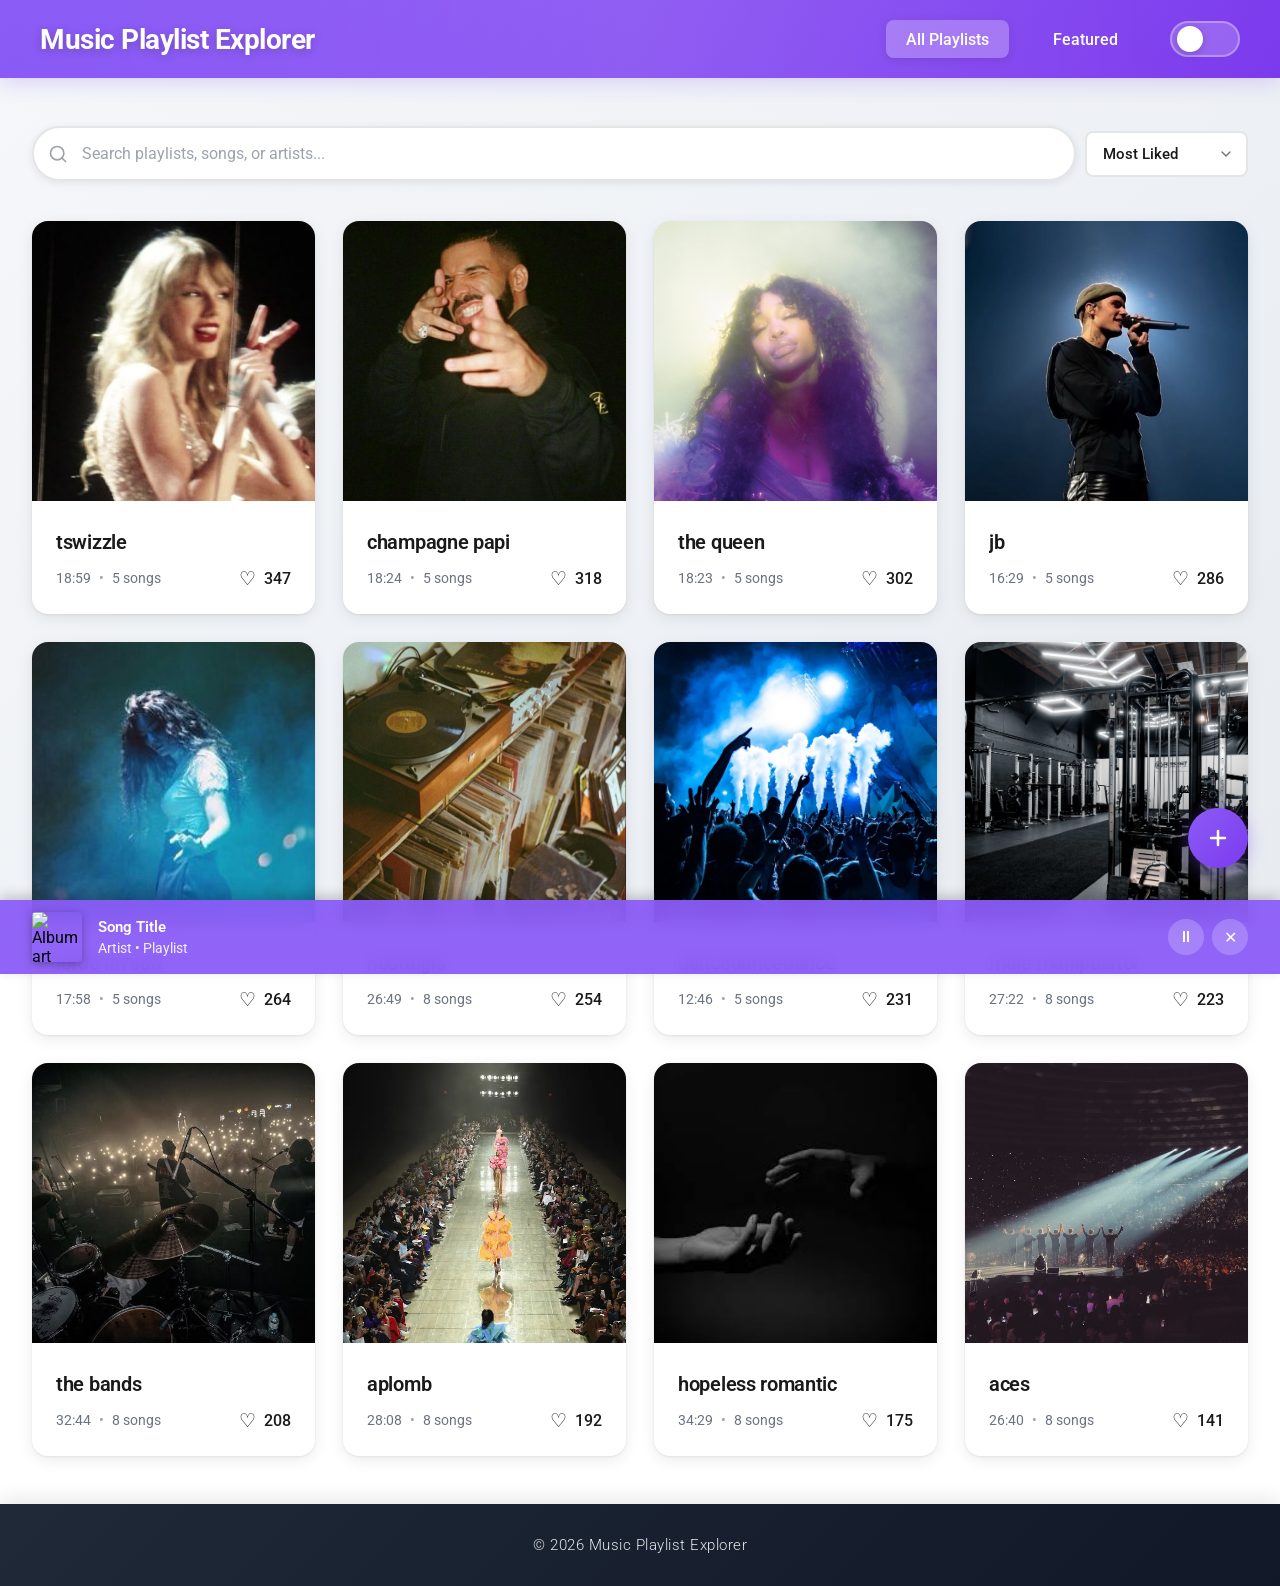
==== commit 4da3a6ad: "added music playback feature" ====
--- a/music-playlist-creator/index.html
+++ b/music-playlist-creator/index.html
@@ -116,8 +116,25 @@
                     <h2 class="modal-playlist-name" id="modalPlaylistName"></h2>
                     <p class="modal-playlist-author" id="modalPlaylistAuthor"></p>
                     <div class="modal-actions">
-                        <button class="shuffle-btn" id="shuffleBtn">Shuffle</button>
-                        <button class="description-btn" id="descriptionBtn">Get Description</button>
+                        <button class="action-btn play-all-btn" id="playAllBtn" title="Play all songs">
+                            <svg width="20" height="20" viewBox="0 0 24 24" fill="currentColor">
+                                <path d="M8 5v14l11-7z"/>
+                            </svg>
+                        </button>
+                        <button class="action-btn shuffle-btn" id="shuffleBtn" title="Shuffle songs">
+                            <svg width="20" height="20" viewBox="0 0 24 24" fill="none" stroke="currentColor" stroke-width="2" stroke-linecap="round" stroke-linejoin="round">
+                                <polyline points="16 3 21 3 21 8"/>
+                                <line x1="4" y1="20" x2="21" y2="3"/>
+                                <polyline points="21 16 21 21 16 21"/>
+                                <line x1="15" y1="15" x2="21" y2="21"/>
+                                <line x1="4" y1="4" x2="9" y2="9"/>
+                            </svg>
+                        </button>
+                        <button class="action-btn description-btn" id="descriptionBtn" title="Generate AI description">
+                            <svg width="20" height="20" viewBox="0 0 24 24" fill="none" stroke="currentColor" stroke-width="2" stroke-linecap="round" stroke-linejoin="round">
+                                <path d="M21 15a2 2 0 0 1-2 2H7l-4 4V5a2 2 0 0 1 2-2h14a2 2 0 0 1 2 2z"/>
+                            </svg>
+                        </button>
                     </div>
                     <div class="modal-description" id="modalDescription">
                         <!-- AI-generated description will appear here -->
@@ -194,6 +211,21 @@
         </div>
     </div>
 
+    <!-- Now Playing Bar -->
+    <div id="nowPlayingBar" class="now-playing-bar">
+        <div class="now-playing-content">
+            <img id="nowPlayingCover" class="now-playing-cover" src="" alt="Album art">
+            <div class="now-playing-info">
+                <div id="nowPlayingSong" class="now-playing-song">Song Title</div>
+                <div id="nowPlayingMeta" class="now-playing-meta">Artist • Playlist</div>
+            </div>
+        </div>
+        <div class="now-playing-controls">
+            <button id="nowPlayingToggle" class="now-playing-btn" aria-label="Play/Pause">⏸</button>
+            <button id="nowPlayingClose" class="now-playing-btn" aria-label="Close">✕</button>
+        </div>
+    </div>
+
     <script src="theme.js"></script>
     <script src="secrets.js"></script>
     <script src="shared.js"></script>
--- a/music-playlist-creator/style.css
+++ b/music-playlist-creator/style.css
@@ -922,54 +922,68 @@
     gap: 1rem;
 }
 
-.shuffle-btn,
+.action-btn {
+    width: 44px;
+    height: 44px;
+    border: none;
+    border-radius: 50%;
+    cursor: pointer;
+    transition: all 0.2s ease;
+    display: flex;
+    align-items: center;
+    justify-content: center;
+    box-shadow: 0 2px 6px rgba(0, 0, 0, 0.1);
+}
+
+.action-btn:hover {
+    transform: scale(1.1);
+    box-shadow: 0 4px 12px rgba(0, 0, 0, 0.2);
+}
+
+.action-btn:active {
+    transform: scale(0.95);
+}
+
+.play-all-btn {
+    background-color: rgba(16, 185, 129, 0.15);
+    color: #10b981;
+}
+
+.play-all-btn:hover {
+    background-color: rgba(16, 185, 129, 0.25);
+}
+
+.play-all-btn.playing {
+    background-color: rgba(245, 158, 11, 0.15);
+    color: #f59e0b;
+}
+
+.play-all-btn.playing:hover {
+    background-color: rgba(245, 158, 11, 0.25);
+}
+
+.shuffle-btn {
+    background-color: rgba(139, 92, 246, 0.15);
+    color: #8b5cf6;
+}
+
+.shuffle-btn:hover {
+    background-color: rgba(139, 92, 246, 0.25);
+}
+
 .description-btn {
-    padding: 0.75rem 1.5rem;
-    border: none;
-    border-radius: 8px;
-    font-size: 1rem;
-    font-weight: 500;
-    cursor: pointer;
-    transition: all 0.3s ease;
-    box-shadow: 0 2px 8px rgba(0, 0, 0, 0.1);
-}
-
-.shuffle-btn {
-    background-color: #8b5cf6;
-    color: white;
-}
-
-.shuffle-btn:hover {
-    background-color: #7c3aed;
-    transform: translateY(-2px);
-    box-shadow: 0 4px 12px rgba(139, 92, 246, 0.3);
-}
-
-.shuffle-btn:active {
-    transform: translateY(0);
-    box-shadow: 0 2px 4px rgba(139, 92, 246, 0.2);
-}
-
-.description-btn {
-    background-color: #3498db;
-    color: white;
+    background-color: rgba(52, 152, 219, 0.15);
+    color: #3498db;
     position: relative;
     overflow: hidden;
 }
 
 .description-btn:hover {
-    background-color: #2980b9;
-    transform: translateY(-2px);
-    box-shadow: 0 4px 12px rgba(52, 152, 219, 0.3);
-}
-
-.description-btn:active {
-    transform: translateY(0);
-    box-shadow: 0 2px 4px rgba(52, 152, 219, 0.2);
+    background-color: rgba(52, 152, 219, 0.25);
 }
 
 .description-btn:disabled {
-    opacity: 0.6;
+    opacity: 0.4;
     cursor: not-allowed;
     transform: none !important;
 }
@@ -1030,6 +1044,14 @@
     transition: all 0.2s ease;
     opacity: 0;
     animation: slideIn 0.4s ease forwards;
+    gap: 1rem;
+}
+
+/* Milestone 9: Playing state highlight */
+.song-item.playing {
+    background-color: rgba(139, 92, 246, 0.1);
+    border-left: 3px solid #8b5cf6;
+    padding-left: calc(1rem - 3px);
 }
 
 /* Staggered song animations */
@@ -1084,12 +1106,229 @@
     margin-left: 1rem;
 }
 
+/* ============================================
+   MILESTONE 9: Audio Playback Styles
+   ============================================ */
+
+.play-button {
+    background: none;
+    border: none;
+    font-size: 1.25rem;
+    cursor: pointer;
+    padding: 0.5rem;
+    color: var(--text-secondary);
+    transition: all 0.2s ease;
+    border-radius: 50%;
+    width: 2.5rem;
+    height: 2.5rem;
+    display: flex;
+    align-items: center;
+    justify-content: center;
+    flex-shrink: 0;
+}
+
+.play-button:hover:not(:disabled) {
+    background-color: rgba(139, 92, 246, 0.1);
+    color: #8b5cf6;
+    transform: scale(1.1);
+}
+
+.play-button.active {
+    color: #8b5cf6;
+    background-color: rgba(139, 92, 246, 0.15);
+}
+
+.play-button:disabled {
+    cursor: not-allowed;
+    opacity: 0.5;
+}
+
+.play-button .loading-spinner {
+    display: inline-block;
+    animation: spin 1s linear infinite;
+}
+
+@keyframes spin {
+    0% { transform: rotate(0deg); }
+    100% { transform: rotate(360deg); }
+}
+
+/* Toast notification for errors */
+.toast {
+    position: fixed;
+    bottom: 2rem;
+    left: 50%;
+    transform: translateX(-50%) translateY(100px);
+    background: rgba(30, 30, 30, 0.95);
+    color: white;
+    padding: 1rem 1.5rem;
+    border-radius: 8px;
+    font-size: 0.875rem;
+    opacity: 0;
+    transition: all 0.3s ease;
+    z-index: 10000;
+    box-shadow: 0 4px 12px rgba(0, 0, 0, 0.3);
+}
+
+.toast.show {
+    opacity: 1;
+    transform: translateX(-50%) translateY(0);
+}
+
+body.dark-mode .toast {
+    background: rgba(255, 255, 255, 0.95);
+    color: #1a1a1a;
+}
+
+/* YouTube Player Container */
+.youtube-player-container {
+    width: 100%;
+    padding: 0.5rem 1rem;
+    background: rgba(139, 92, 246, 0.05);
+    border-left: 3px solid #8b5cf6;
+    animation: slideDown 0.3s ease;
+}
+
+@keyframes slideDown {
+    from {
+        opacity: 0;
+        max-height: 0;
+        padding: 0;
+    }
+    to {
+        opacity: 1;
+        max-height: 100px;
+        padding: 0.5rem 1rem;
+    }
+}
+
+.youtube-player-container iframe {
+    width: 100%;
+    border-radius: 4px;
+}
+
+.youtube-fallback {
+    margin-top: 0.5rem;
+    text-align: center;
+    font-size: 0.875rem;
+    color: var(--text-secondary);
+}
+
+.youtube-fallback a {
+    color: #8b5cf6;
+    text-decoration: none;
+    font-weight: 500;
+}
+
+.youtube-fallback a:hover {
+    text-decoration: underline;
+}
+
+/* ============================================
+   MILESTONE 9B: Now Playing Bar
+   ============================================ */
+
+.now-playing-bar {
+    position: fixed;
+    bottom: 0;
+    left: 0;
+    right: 0;
+    background: rgba(139, 92, 246, 0.95);
+    backdrop-filter: blur(10px);
+    padding: 0.75rem 2rem;
+    display: flex;
+    justify-content: space-between;
+    align-items: center;
+    box-shadow: 0 -4px 12px rgba(0, 0, 0, 0.2);
+    z-index: 9999;
+    transform: translateY(100%);
+    transition: transform 0.3s ease;
+}
+
+.now-playing-bar.visible {
+    transform: translateY(0);
+}
+
+.now-playing-content {
+    display: flex;
+    align-items: center;
+    gap: 1rem;
+    flex: 1;
+}
+
+.now-playing-cover {
+    width: 50px;
+    height: 50px;
+    border-radius: 4px;
+    object-fit: cover;
+    box-shadow: 0 2px 8px rgba(0, 0, 0, 0.3);
+}
+
+.now-playing-info {
+    display: flex;
+    flex-direction: column;
+    gap: 0.25rem;
+    color: white;
+}
+
+.now-playing-song {
+    font-weight: 600;
+    font-size: 0.95rem;
+}
+
+.now-playing-meta {
+    font-size: 0.85rem;
+    opacity: 0.9;
+}
+
+.now-playing-controls {
+    display: flex;
+    gap: 0.5rem;
+}
+
+.now-playing-btn {
+    background: rgba(255, 255, 255, 0.2);
+    border: none;
+    color: white;
+    width: 36px;
+    height: 36px;
+    border-radius: 50%;
+    cursor: pointer;
+    font-size: 1rem;
+    display: flex;
+    align-items: center;
+    justify-content: center;
+    transition: all 0.2s ease;
+}
+
+.now-playing-btn:hover {
+    background: rgba(255, 255, 255, 0.3);
+    transform: scale(1.05);
+}
+
+body.dark-mode .now-playing-bar {
+    background: rgba(30, 41, 59, 0.95);
+}
+
+/* Featured page buttons */
+.featured-actions .action-btn {
+    width: 56px;
+    height: 56px;
+}
+
+.featured-actions .action-btn svg {
+    width: 24px;
+    height: 24px;
+}
+
 /* Featured Page */
 .featured-container {
     display: grid;
-    grid-template-columns: 40% 60%;
+    grid-template-columns: 380px 1fr;
     gap: 3rem;
     align-items: start;
+    max-width: 1400px;
+    margin: 0 auto;
 }
 
 .featured-left {
@@ -1103,7 +1342,7 @@
 
 .featured-cover {
     width: 100%;
-    max-width: 400px;
+    max-width: 380px;
     aspect-ratio: 1;
     object-fit: cover;
     border-radius: 12px;
@@ -1131,17 +1370,51 @@
     box-shadow: 0 2px 8px var(--shadow-light);
 }
 
+.featured-header {
+    margin-bottom: 1.5rem;
+    padding-bottom: 1rem;
+    border-bottom: 3px solid #8b5cf6;
+}
+
 .featured-songs-title {
-    margin: 0 0 1.5rem 0;
-    font-size: 1.5rem;
-    color: var(--text-primary);
-    padding-bottom: 1rem;
-    border-bottom: 2px solid #8b5cf6;
+    margin: 0;
+    font-size: 1.75rem;
+    color: var(--text-primary);
+    font-weight: 600;
 }
 
 .featured-songs {
     display: flex;
     flex-direction: column;
+}
+
+.featured-right {
+    min-height: 500px;
+}
+
+.featured-actions {
+    display: flex;
+    gap: 0.75rem;
+    margin-top: 2rem;
+    justify-content: center;
+}
+
+.featured-footer {
+    margin-top: 1rem;
+    display: flex;
+    justify-content: center;
+    align-items: center;
+    gap: 0.75rem;
+    color: var(--text-secondary);
+    font-size: 0.9rem;
+}
+
+.footer-stat {
+    font-weight: 500;
+}
+
+.footer-divider {
+    opacity: 0.5;
 }
 
 /* Responsive: Stack on mobile */
